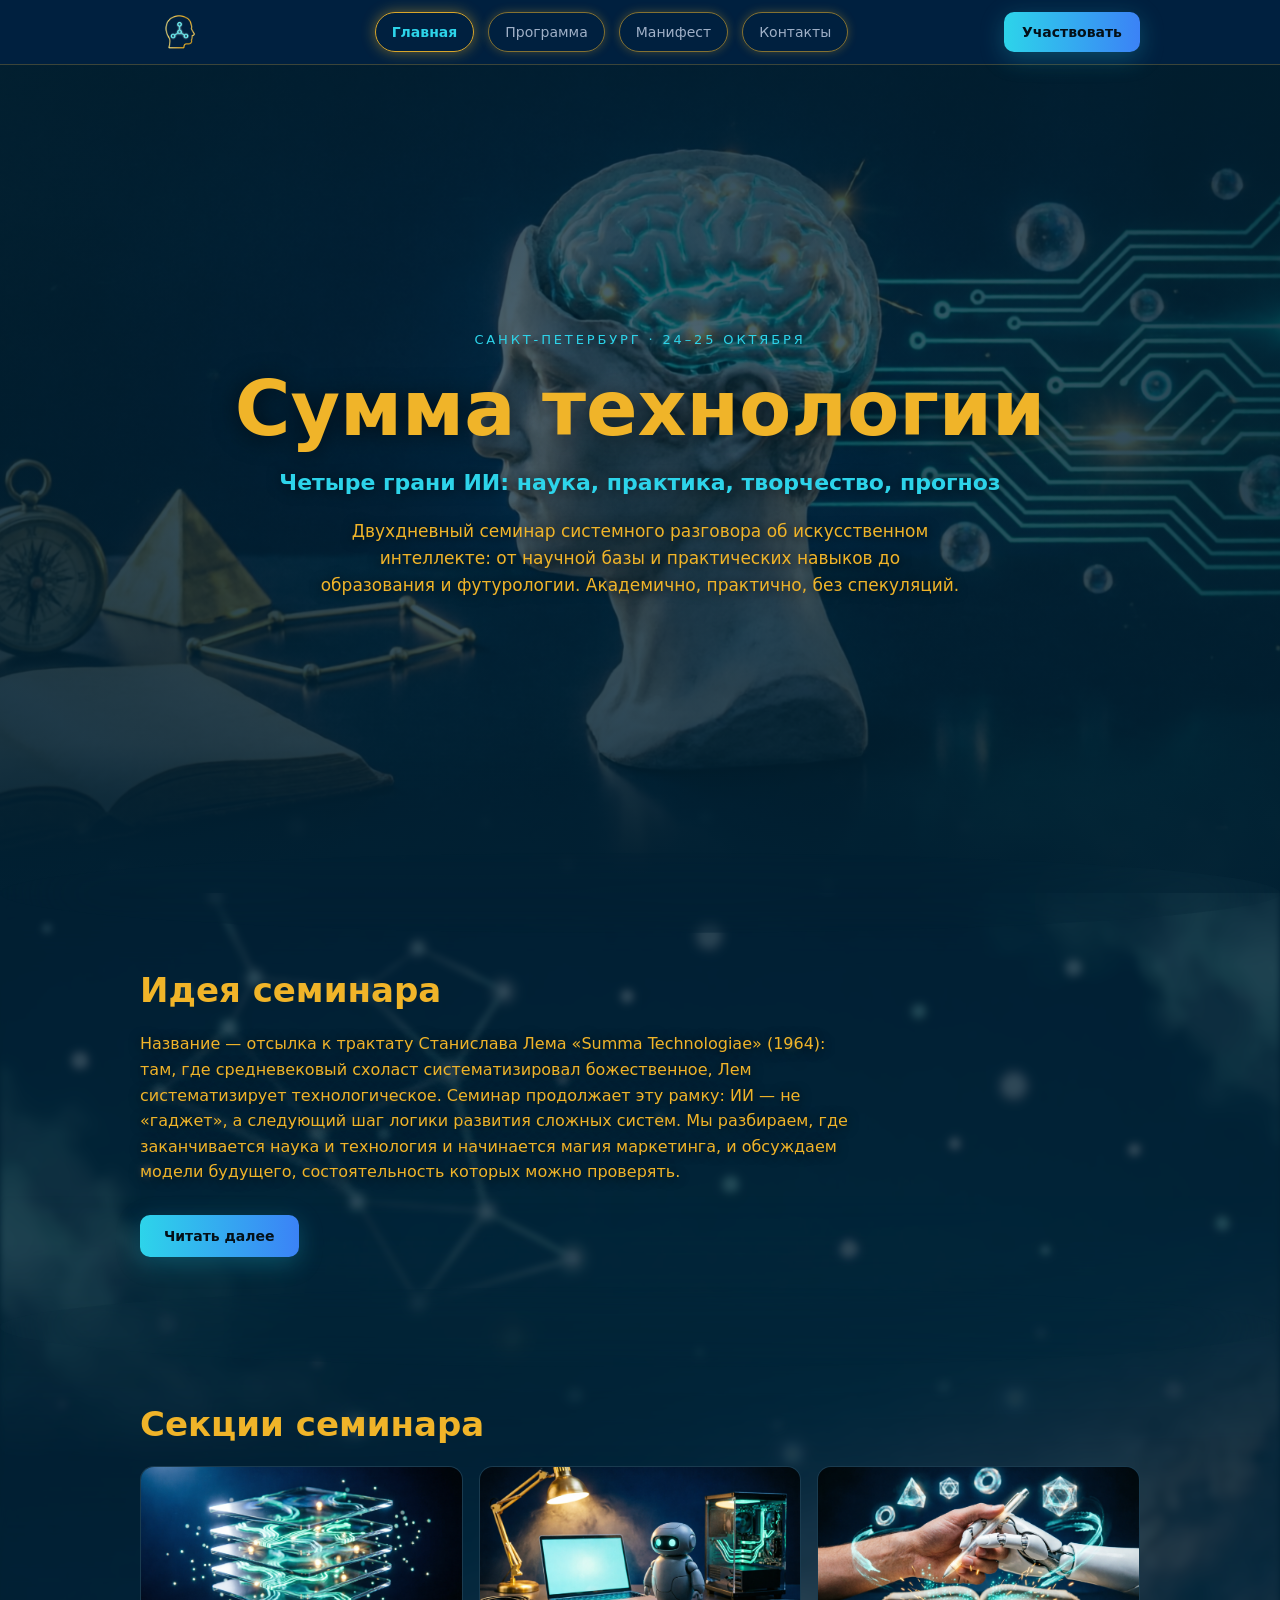
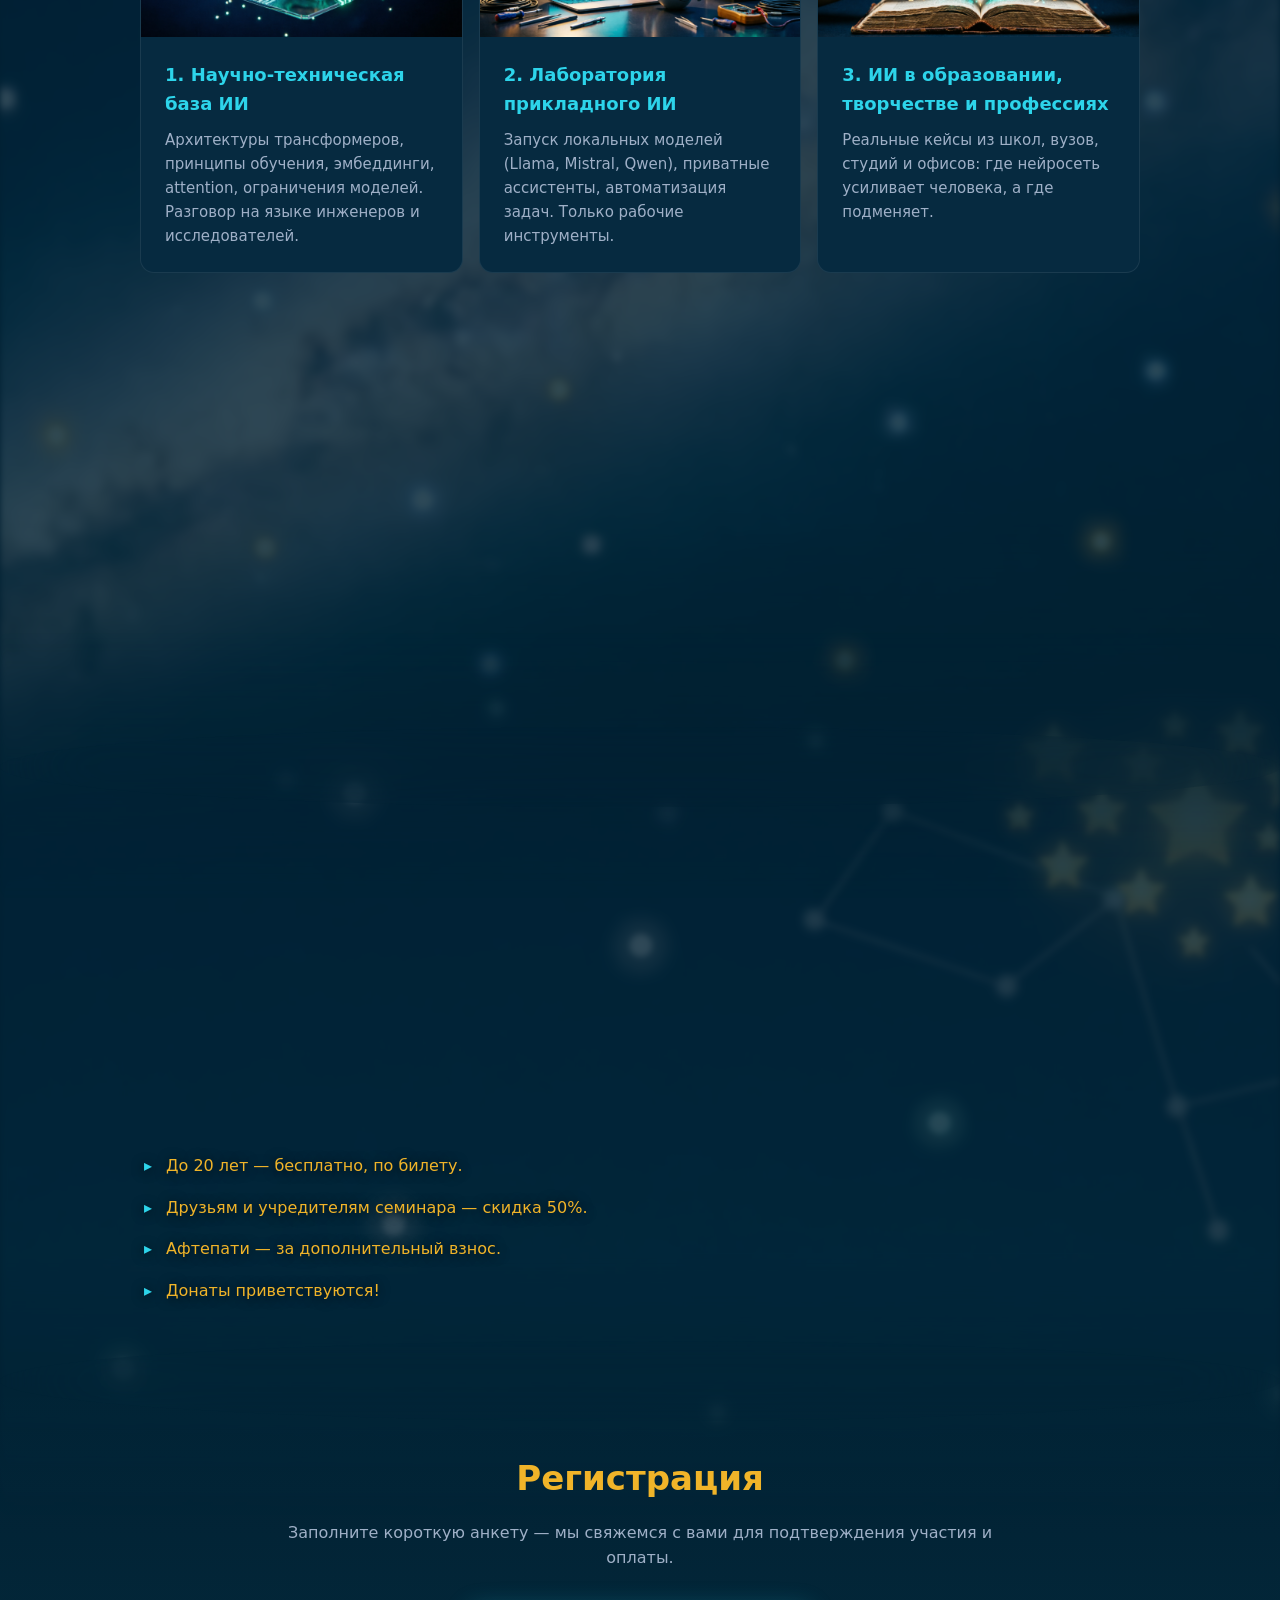
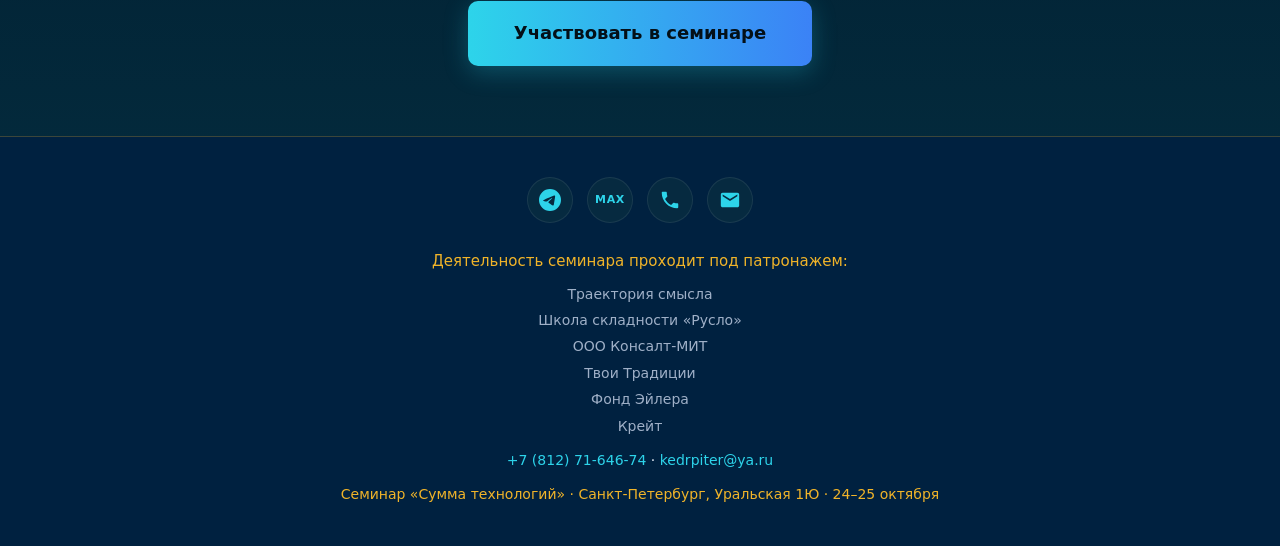
==== index.html @ 31fae545 "ТЗ: hero "без спекуляций", новые цены (День 2 — 2500, Пакет — 3000, выгода 2000), скидка 50% друзьям" ====
<!DOCTYPE html>
<html lang="ru">
<head>
<meta charset="UTF-8">
<meta name="viewport" content="width=device-width, initial-scale=1.0">
<script>if('scrollRestoration' in history){history.scrollRestoration='manual';}</script>
<title>Сумма технологий — семинар об ИИ, Санкт-Петербург, 24–25 октября</title>
<link rel="stylesheet" href="styles.css">
</head>
<body>

<nav class="nav">
  <div class="container">
    <a class="nav-logo" href="index.html"><img src="logo.png" alt="Сумма технологий"></a>
    <div class="nav-links">
      <a href="index.html" class="active">Главная</a>
      <a href="program.html">Программа</a>
      <a href="manifest.html">Манифест</a>
      <a href="contacts.html">Контакты</a>
    </div>
    <a href="#" data-open-form class="btn btn-primary">Участвовать</a>
  </div>
</nav>

<header class="hero" id="top">
  <div class="hero-bg"><img src="hero.jpg" alt="Сумма технологии"></div>
  <div class="hero-overlay"></div>
  <div class="container hero-content">
    <p class="eyebrow">Санкт-Петербург · 24–25 октября</p>
    <h1>Сумма технологии</h1>
    <p class="tagline">Четыре грани ИИ: наука, практика, творчество, прогноз</p>
    <p class="lead">Двухдневный семинар системного разговора об искусственном интеллекте: от научной базы и практических навыков до образования и футурологии. Академично, практично, без спекуляций.</p>
  </div>
</header>

<section id="about">
  <div class="section-bg"><img src="stars-1.jpg" alt=""></div>
  <div class="container">
    <h2 class="reveal">Идея семинара</h2>
    <p class="section-sub reveal">Название — отсылка к трактату Станислава Лема «Summa Technologiae» (1964): там, где средневековый схоласт систематизировал божественное, Лем систематизирует технологическое. Семинар продолжает эту рамку: ИИ — не «гаджет», а следующий шаг логики развития сложных систем. Мы разбираем, где заканчивается наука и технология и начинается магия маркетинга, и обсуждаем модели будущего, состоятельность которых можно проверять.</p>
    <a href="manifest.html" class="btn btn-primary btn-sm reveal">Читать далее</a>
  </div>
</section>

<section id="sections">
  <div class="section-bg"><img src="stars-2.jpg" alt=""></div>
  <div class="container">
    <h2 class="reveal">Секции семинара</h2>
    <div class="grid">
      <div class="card card--media reveal">
        <img src="section-1.jpg" alt="Научно-техническая база ИИ">
        <div class="card-body">
          <h3>1. Научно-техническая база ИИ</h3>
          <p>Архитектуры трансформеров, принципы обучения, эмбеддинги, attention, ограничения моделей. Разговор на языке инженеров и исследователей.</p>
        </div>
      </div>
      <div class="card card--media reveal">
        <img src="section-2.jpg" alt="Лаборатория прикладного ИИ">
        <div class="card-body">
          <h3>2. Лаборатория прикладного ИИ</h3>
          <p>Запуск локальных моделей (Llama, Mistral, Qwen), приватные ассистенты, автоматизация задач. Только рабочие инструменты.</p>
        </div>
      </div>
      <div class="card card--media reveal">
        <img src="section-3.jpg" alt="ИИ в образовании, творчестве и профессиях">
        <div class="card-body">
          <h3>3. ИИ в образовании, творчестве и профессиях</h3>
          <p>Реальные кейсы из школ, вузов, студий и офисов: где нейросеть усиливает человека, а где подменяет.</p>
        </div>
      </div>
      <div class="card card--media reveal">
        <img src="section-4.jpg" alt="Футурология, история, этика, риски">
        <div class="card-body">
          <h3>4. Футурология, история, этика, риски</h3>
          <p>От «Голема» и «Франкенштейна» до корпоративных войн за AGI: сингулярность, безработица, цензура, автономные агенты. Академично, без лишней истерики.</p>
        </div>
      </div>
      <div class="card card--media reveal">
        <img src="section-5.jpg" alt="Молодёжная секция">
        <div class="card-body">
          <h3>5. Молодёжная секция</h3>
          <p>Для участников 14–20 лет.</p>
          <p class="slogan">— для тех, кто не хочет, чтобы за него решали, каким будет его будущее.</p>
        </div>
      </div>
    </div>
  </div>
</section>

<section id="program">
  <div class="section-bg"><img src="stars-3.jpg" alt=""></div>
  <div class="container">
    <h2 class="reveal">Условия участия в семинаре</h2>
    <div class="grid">
      <div class="card reveal">
        <h3>День 1 · 24 октября</h3>
        <p>Секции 1–3: научная база, практика, применение.</p>
        <div class="amount">2500 ₽</div>
        <p class="note">Кофе и печенье включены</p>
      </div>
      <div class="card reveal">
        <h3>День 2 · 25 октября</h3>
        <p>Секция 4 + общая дискуссия и подведение итогов.</p>
        <div class="amount">2500 ₽</div>
        <p class="note">Кофе и печенье включены</p>
      </div>
      <div class="card reveal">
        <h3>Пакет на оба дня</h3>
        <p>Полная программа двух дней семинара.</p>
        <div class="amount">3000 ₽</div>
        <p class="note">Выгода 2000 ₽</p>
      </div>
    </div>
    <ul class="plain reveal" style="margin-top:22px">
      <li>До 20 лет — бесплатно, по билету.</li>
      <li>Друзьям и учредителям семинара — скидка 50%.</li>
      <li>Афтепати — за дополнительный взнос.</li>
      <li>Донаты приветствуются!</li>
    </ul>
  </div>
</section>

<section id="register">
  <div class="container">
    <h2 class="reveal">Регистрация</h2>
    <p class="section-sub reveal">Заполните короткую анкету — мы свяжемся с вами для подтверждения участия и оплаты.</p>
    <a href="#" data-open-form class="btn btn-primary btn-xl reveal">Участвовать в семинаре</a>
  </div>
</section>

<footer id="contacts">
  <div class="container">
    <div class="footer-contacts">
      <a class="contact-btn" href="https://t.me/summa_tech_ai" target="_blank" rel="noopener" aria-label="Телеграм" title="Телеграм">
        <svg viewBox="0 0 24 24" aria-hidden="true"><path d="M11.944 0A12 12 0 0 0 0 12a12 12 0 0 0 12 12 12 12 0 0 0 12-12A12 12 0 0 0 12 0a12 12 0 0 0-.056 0zm4.962 7.224c.1-.002.321.023.465.14a.506.506 0 0 1 .171.325c.016.093.036.306.02.472-.18 1.898-.962 6.502-1.36 8.627-.168.9-.499 1.201-.82 1.23-.696.065-1.225-.46-1.9-.902-1.056-.693-1.653-1.124-2.678-1.8-1.185-.78-.417-1.21.258-1.91.177-.184 3.247-2.977 3.307-3.23.007-.032.014-.15-.056-.212s-.174-.041-.249-.024c-.106.024-1.793 1.14-5.061 3.345-.48.33-.913.49-1.302.48-.428-.008-1.252-.241-1.865-.44-.752-.245-1.349-.374-1.297-.789.027-.216.325-.437.893-.663 3.498-1.524 5.83-2.529 6.998-3.014 3.332-1.386 4.025-1.627 4.476-1.635z"/></svg>
      </a>
      <a class="contact-btn" href="https://max.ru/" target="_blank" rel="noopener" aria-label="MAX" title="MAX">
        <span class="max-label">MAX</span>
      </a>
      <a class="contact-btn" href="tel:+78127164674" aria-label="Позвонить: +7 (812) 71-646-74" title="+7 (812) 71-646-74">
        <svg viewBox="0 0 24 24" aria-hidden="true"><path d="M6.62 10.79c1.44 2.83 3.76 5.14 6.59 6.59l2.2-2.2c.27-.27.67-.36 1.02-.24 1.12.37 2.33.57 3.57.57.55 0 1 .45 1 1V20c0 .55-.45 1-1 1-9.39 0-17-7.61-17-17 0-.55.45-1 1-1h3.5c.55 0 1 .45 1 1 0 1.25.2 2.45.57 3.57.11.35.03.74-.25 1.02l-2.2 2.2z"/></svg>
      </a>
      <a class="contact-btn" href="mailto:kedrpiter@ya.ru" aria-label="Написать: kedrpiter@ya.ru" title="kedrpiter@ya.ru">
        <svg viewBox="0 0 24 24" aria-hidden="true"><path d="M20 4H4c-1.1 0-1.99.9-1.99 2L2 18c0 1.1.9 2 2 2h16c1.1 0 2-.9 2-2V6c0-1.1-.9-2-2-2zm0 4l-8 5-8-5V6l8 5 8-5v2z"/></svg>
      </a>
    </div>
    <div class="patrons">
      <p class="patrons-title">Деятельность семинара проходит под патронажем:</p>
      <ul class="patrons-list">
        <li>Траектория смысла</li>
        <li>Школа складности «Русло»</li>
        <li>ООО Консалт-МИТ</li>
        <li>Твои Традиции</li>
        <li>Фонд Эйлера</li>
        <li>Крейт</li>
      </ul>
    </div>
    <p class="footer-note"><a href="tel:+78127164674">+7 (812) 71-646-74</a> · <a href="mailto:kedrpiter@ya.ru">kedrpiter@ya.ru</a></p>
    <p class="footer-line">Семинар «Сумма технологий» · Санкт-Петербург, Уральская 1Ю · 24–25 октября</p>
  </div>
</footer>

<div class="modal" id="form-modal" aria-hidden="true">
  <div class="modal-box">
    <button class="modal-close" id="form-close" aria-label="Закрыть">×</button>
    <iframe id="form-frame" title="Заявка на участие"></iframe>
  </div>
</div>

<div class="success-message" id="success-message">
  <button class="success-close" id="success-close" aria-label="Закрыть">×</button>
  <h3>✓ Заявление принято</h3>
  <p>Ваше заявление на участие в семинаре приняли.<br>Свяжемся с Вами в ближайшее время.</p>
</div>

<script src="script.js"></script>
</body>
</html>
---- styles.css ----
:root{
  --bg:#012032; --panel:#062a40; --text:#e6edf7; --muted:#9fb0c7;
  --accent:#2dd4ea; --gold:#f0b429; --border:rgba(255,255,255,.08);
  --navy:#002140;
  --crop-top:300px;
  --crop-bottom:150px;
}
*{box-sizing:border-box;margin:0;padding:0}
html{scroll-behavior:smooth}
body{font-family:'Segoe UI',system-ui,-apple-system,sans-serif;background:var(--bg);color:var(--text);line-height:1.6}
.container{max-width:1040px;margin:0 auto;padding:0 20px}
.nav{position:sticky;top:0;z-index:20;background:rgba(0,33,64,.96);backdrop-filter:blur(8px);border-bottom:1px solid rgba(240,180,41,.25)}
.nav .container{display:flex;align-items:center;justify-content:space-between;gap:16px;padding:10px 20px;flex-wrap:wrap}
.nav-logo{display:block;text-decoration:none}
.nav-logo img{height:44px;width:auto;display:block;border-radius:8px}
.nav-links{display:flex;gap:14px;flex-wrap:wrap;align-items:center}
.nav-links a{
  color:var(--muted);text-decoration:none;font-size:14px;
  padding:8px 16px;
  border:1px solid rgba(240,180,41,.55);
  border-radius:999px;
  box-shadow:0 0 10px rgba(240,180,41,.28);
  transition:color .15s, border-color .15s, box-shadow .15s;
}
.nav-links a:hover{color:var(--accent);border-color:rgba(240,180,41,.9);box-shadow:0 0 14px rgba(240,180,41,.45)}
.nav-links a.active{color:var(--accent);font-weight:600;border-color:rgba(240,180,41,.9);box-shadow:0 0 14px rgba(240,180,41,.45)}
.nav .btn{padding:9px 18px;font-size:14px}

header.hero{
  position:relative;overflow:hidden;
  min-height:92vh;display:flex;align-items:center;justify-content:center;
  text-align:center;padding:96px 0 90px;background:var(--bg);
}
.hero-bg{position:absolute;inset:0;z-index:0;overflow:hidden}
.hero-bg img{
  width:100%;height:100%;object-fit:cover;object-position:center;opacity:.3;
  animation:imgReveal 4s ease-in-out forwards;
  -webkit-mask-image:linear-gradient(180deg,#000 0%,#000 82%,transparent 100%);
  mask-image:linear-gradient(180deg,#000 0%,#000 82%,transparent 100%);
}
.hero-overlay{position:absolute;inset:0;z-index:1;background:radial-gradient(900px 500px at 50% 40%, rgba(1,32,50,.35), rgba(1,32,50,.80));}
.hero-content{position:relative;z-index:2}

.page-hero{position:relative;padding:150px 0 40px;text-align:center;background:var(--bg)}
.page-title{font-size:clamp(34px,5vw,54px);color:var(--gold);font-weight:700;line-height:1.1;margin-bottom:14px;text-shadow:0 2px 24px rgba(0,0,0,.6)}

@keyframes imgReveal{
  0%{opacity:.3}
  50%{opacity:1}
  100%{opacity:.5}
}
@keyframes fadeUp{
  from{opacity:0;transform:translateY(22px)}
  to{opacity:1;transform:none}
}
.hero-content .eyebrow,
.hero-content h1,
.hero-content .tagline,
.hero-content .lead{opacity:0;animation:fadeUp .8s ease forwards}
.hero-content .eyebrow{animation-delay:4s}
.hero-content h1{animation-delay:5s}
.hero-content .tagline{animation-delay:6s}
.hero-content .lead{animation-delay:7s}

.reveal{opacity:0;transform:translateY(26px);transition:opacity .7s ease,transform .7s ease}
.reveal.visible{opacity:1;transform:none}

.eyebrow{letter-spacing:.22em;text-transform:uppercase;color:var(--accent);font-size:13px;margin-bottom:18px}
h1{font-size:clamp(42px,7vw,76px);color:var(--gold);font-weight:700;line-height:1.05;margin-bottom:16px;text-shadow:0 2px 24px rgba(0,0,0,.6)}
.tagline{font-size:clamp(17px,2.4vw,22px);color:var(--accent);margin-bottom:18px;font-weight:600;text-shadow:0 1px 14px rgba(0,0,0,.6)}
.lead{max-width:640px;margin:0 auto 34px;color:var(--gold);font-size:17px;text-shadow:0 1px 12px rgba(0,0,0,.8)}
.btn{display:inline-block;padding:15px 34px;border-radius:10px;font-weight:700;font-size:16px;text-decoration:none;cursor:pointer;border:none;transition:transform .15s ease, box-shadow .15s ease}
.btn-primary{background:linear-gradient(90deg,var(--accent),#3b82f6);color:#041018;box-shadow:0 6px 24px rgba(45,212,234,.25)}
.btn-primary:hover{transform:translateY(-2px);box-shadow:0 10px 30px rgba(45,212,234,.35)}
.btn-xl{padding:18px 46px;font-size:18px}
.btn-sm{padding:10px 24px;font-size:14px}
section{padding:70px 0;position:relative}
section > .container{position:relative;z-index:1}
section::before{
  content:"";position:absolute;left:0;right:0;top:-40px;height:80px;
  z-index:2;pointer-events:none;
  border-radius:50%;
  backdrop-filter:blur(50px);-webkit-backdrop-filter:blur(50px);
}
.section-bg{position:absolute;inset:-140px 0;z-index:0;pointer-events:none}
.section-bg img{
  width:100%;height:100%;object-fit:cover;object-position:center;
  opacity:.18;filter:blur(3px);
  -webkit-mask-image:linear-gradient(180deg,transparent 0%,#000 30%,#000 70%,transparent 100%);
  mask-image:linear-gradient(180deg,transparent 0%,#000 30%,#000 70%,transparent 100%);
}
h2{color:var(--gold);font-size:clamp(26px,4vw,34px);margin-bottom:14px}
.section-sub{color:var(--muted);max-width:720px;margin-bottom:30px}
#about .section-sub{color:var(--gold);text-shadow:0 1px 12px rgba(0,0,0,.8)}
.grid{display:flex;flex-wrap:wrap;justify-content:center;gap:16px}
.grid .card{flex:1 1 240px;max-width:340px}
.card{background:var(--panel);border:1px solid var(--border);border-radius:14px;padding:24px}
.card--media{padding:0;overflow:hidden}
.card--media img{width:100%;height:170px;object-fit:cover;display:block}
.card--media .card-body{padding:24px}
.card h3{color:var(--accent);font-size:18px;margin-bottom:10px}
.card p{color:var(--muted);font-size:15px}
.card .amount{font-size:30px;color:var(--gold);font-weight:700;margin:6px 0}
.card .note{font-size:13px;color:var(--muted)}
.card .slogan{color:var(--accent);font-style:italic;font-size:14px;margin-top:10px}
ul.plain{list-style:none}
ul.plain li{padding:8px 0 8px 26px;position:relative;color:var(--muted)}
ul.plain li::before{content:"▸";color:var(--accent);position:absolute;left:4px}
#program ul.plain li,#format ul.plain li{color:var(--gold);text-shadow:0 1px 12px rgba(0,0,0,.8)}
#register{background:linear-gradient(180deg,transparent,rgba(45,212,234,.05));text-align:center}
#register .section-sub{margin:0 auto 30px;text-align:center}

.manifest{background:rgba(6,42,64,.35)}
.manifest h3{color:var(--accent);font-size:18px;margin:26px 0 8px}
.manifest p{color:var(--muted);font-size:16px;max-width:820px}

.tg-block{margin-top:26px;background:var(--panel);border:1px solid var(--border);border-radius:14px;padding:24px;text-align:left}
.tg-block h3{color:var(--accent);font-size:18px;margin-bottom:10px}
.tg-block p{color:var(--muted);font-size:15px}
.tg-block a{color:var(--accent)}

footer{padding:40px 0;border-top:1px solid rgba(240,180,41,.25);color:var(--muted);text-align:center;font-size:14px;background:var(--navy)}
footer .container{display:flex;flex-direction:column;align-items:center;gap:12px}
.footer-contacts{display:flex;justify-content:center;gap:14px;flex-wrap:wrap}
.contact-btn{
  width:46px;height:46px;border-radius:50%;
  border:1px solid var(--border);background:var(--panel);
  display:flex;align-items:center;justify-content:center;
  color:var(--accent);text-decoration:none;
  transition:transform .15s ease, box-shadow .15s ease, color .15s ease, border-color .15s ease;
}
.contact-btn:hover{color:var(--gold);border-color:var(--accent);transform:translateY(-2px);box-shadow:0 6px 18px rgba(45,212,234,.25)}
.contact-btn svg{width:22px;height:22px;fill:currentColor}
.contact-btn .max-label{font-weight:700;font-size:11px;letter-spacing:.06em}
.patrons{margin-top:14px}
.patrons-title{color:var(--gold);font-size:15px;margin-bottom:10px}
.patrons-list{list-style:none;color:var(--muted);font-size:14px;display:flex;flex-direction:column;gap:4px}
.footer-note{color:var(--text);font-size:14px}
.footer-note a{color:var(--accent);text-decoration:none}
.footer-note a:hover{color:var(--gold)}
.footer-line{color:var(--gold)}

.modal{position:fixed;inset:0;z-index:100;display:none;align-items:center;justify-content:center;background:rgba(1,20,32,.82);backdrop-filter:blur(4px);padding:20px}
.modal.open{display:flex}
.modal-box{position:relative;width:min(760px,100%);height:min(86vh,920px);background:var(--panel);border:1px solid var(--border);border-radius:16px;overflow:hidden;box-shadow:0 20px 60px rgba(0,0,0,.5)}
.modal-box iframe{position:absolute;left:0;top:calc(-1 * var(--crop-top));width:100%;height:calc(100% + var(--crop-top) + var(--crop-bottom));border:0;display:block;background:#fff}
.modal-close{position:absolute;top:10px;right:10px;z-index:2;width:38px;height:38px;border-radius:50%;border:1px solid var(--border);background:rgba(1,32,50,.9);color:var(--text);font-size:22px;line-height:1;cursor:pointer}
.modal-close:hover{color:var(--accent);border-color:var(--accent)}

.success-message{
  position:fixed;
  top:50%;left:50%;
  transform:translate(-50%,-50%) scale(0.9);
  background:var(--panel);
  border:2px solid var(--accent);
  border-radius:16px;
  padding:40px 50px;
  text-align:center;
  z-index:200;
  opacity:0;
  pointer-events:none;
  transition:opacity 0.4s ease, transform 0.4s ease;
  box-shadow:0 20px 60px rgba(45,212,234,0.3);
  max-width:90%;
}
.success-message.show{
  opacity:1;
  pointer-events:auto;
  transform:translate(-50%,-50%) scale(1);
}
.success-message h3{
  color:var(--gold);
  font-size:24px;
  margin-bottom:16px;
}
.success-message p{
  color:var(--text);
  font-size:16px;
  line-height:1.6;
}
.success-close{
  position:absolute;
  top:10px;right:10px;
  width:32px;height:32px;
  border-radius:50%;
  border:1px solid var(--border);
  background:rgba(1,32,50,.9);
  color:var(--text);
  font-size:20px;
  line-height:1;
  cursor:pointer;
  display:flex;align-items:center;justify-content:center;
}
.success-close:hover{color:var(--accent);border-color:var(--accent)}

@media (prefers-reduced-motion: reduce){
  .hero-bg img,.hero-content .eyebrow,.hero-content h1,.hero-content .tagline,.hero-content .lead{animation:none;opacity:1}
  .hero-bg img{opacity:.5;-webkit-mask-image:none;mask-image:none}
  .reveal{opacity:1;transform:none;transition:none}
}
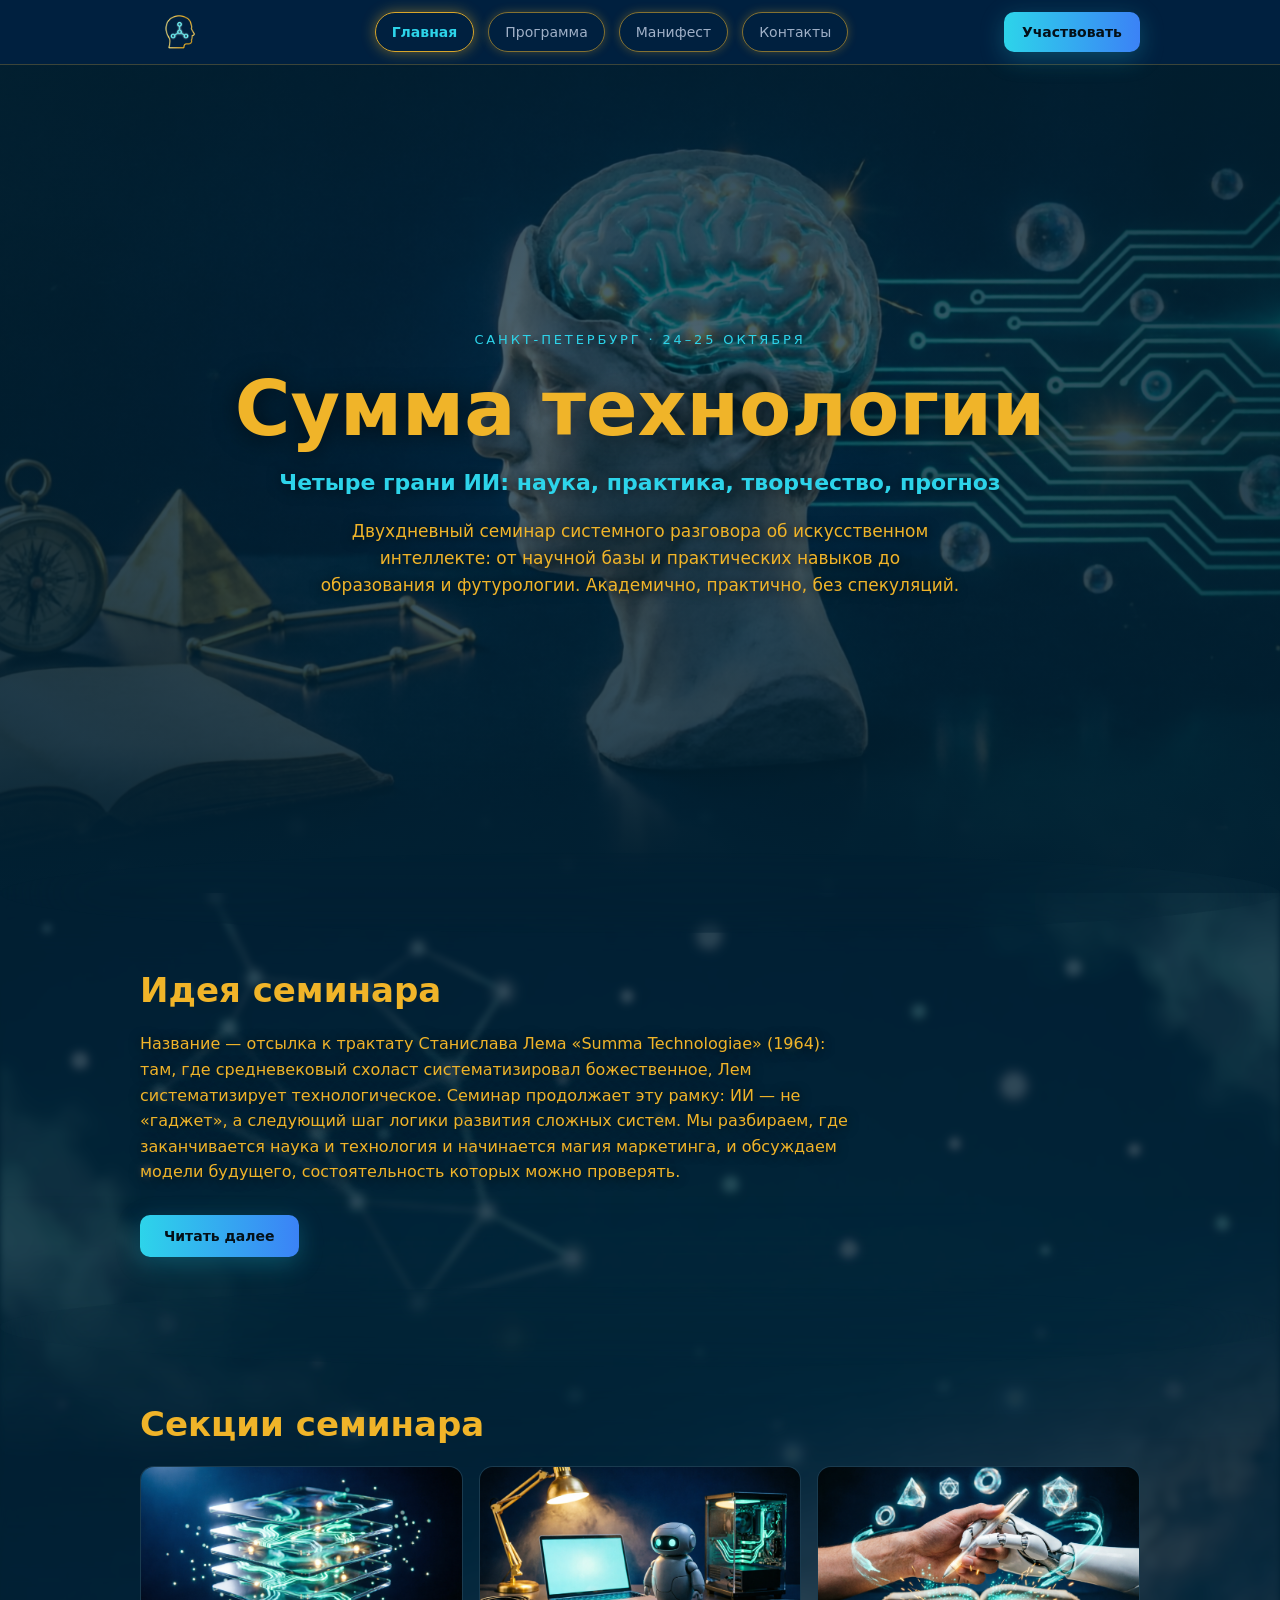
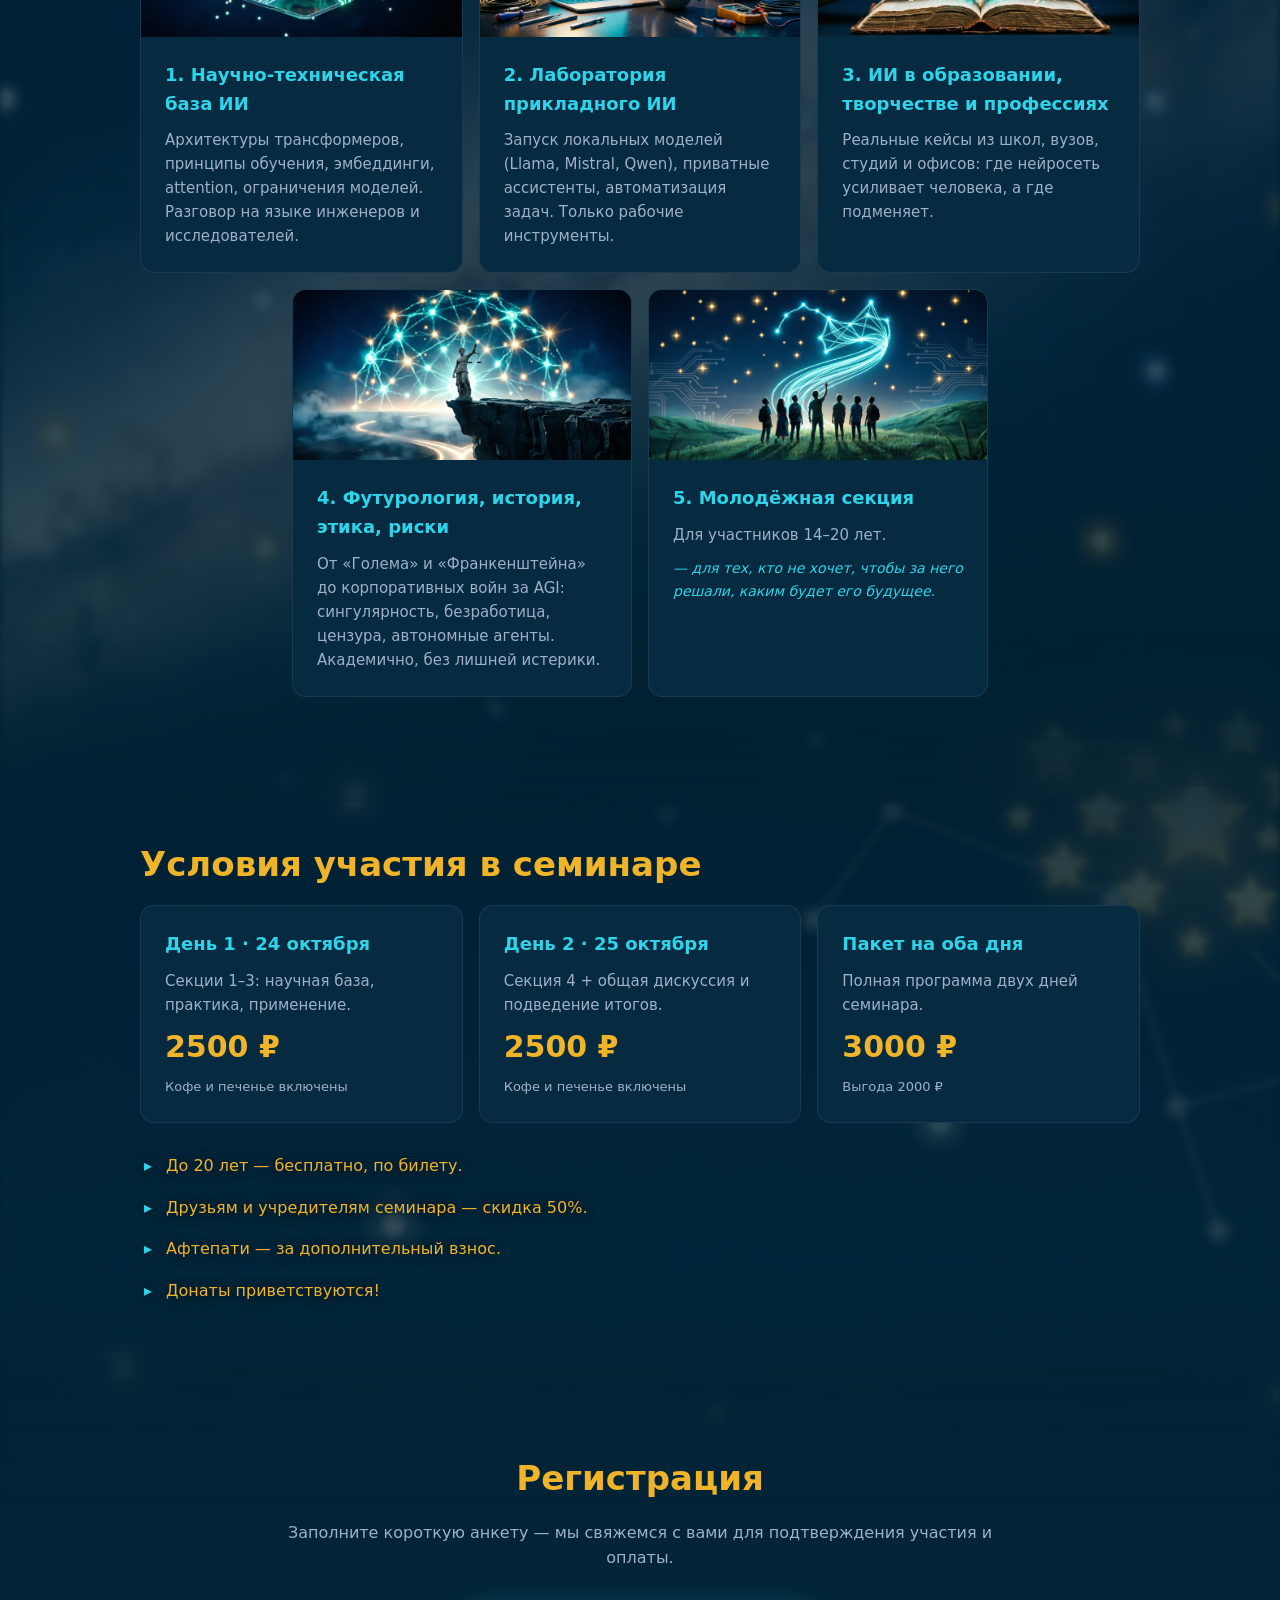
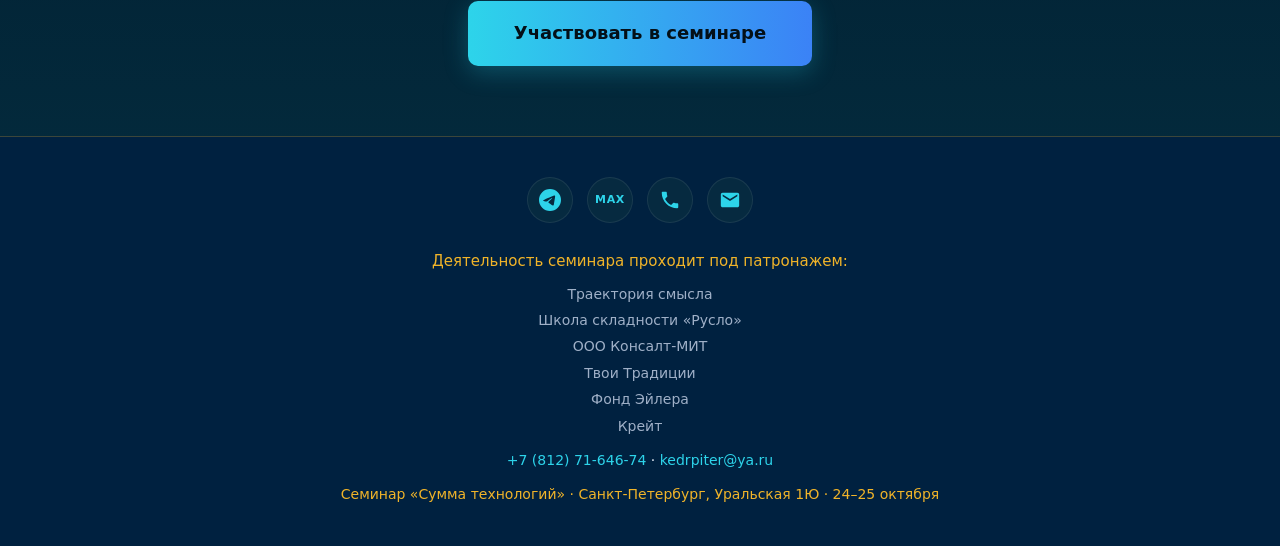
==== commit eedfc018: "Ссылка MAX — инвайт-ссылка; кнопки контактов активны на всех страницах" ====
--- a/index.html
+++ b/index.html
@@ -134,7 +134,7 @@
       <a class="contact-btn" href="https://t.me/summa_tech_ai" target="_blank" rel="noopener" aria-label="Телеграм" title="Телеграм">
         <svg viewBox="0 0 24 24" aria-hidden="true"><path d="M11.944 0A12 12 0 0 0 0 12a12 12 0 0 0 12 12 12 12 0 0 0 12-12A12 12 0 0 0 12 0a12 12 0 0 0-.056 0zm4.962 7.224c.1-.002.321.023.465.14a.506.506 0 0 1 .171.325c.016.093.036.306.02.472-.18 1.898-.962 6.502-1.36 8.627-.168.9-.499 1.201-.82 1.23-.696.065-1.225-.46-1.9-.902-1.056-.693-1.653-1.124-2.678-1.8-1.185-.78-.417-1.21.258-1.91.177-.184 3.247-2.977 3.307-3.23.007-.032.014-.15-.056-.212s-.174-.041-.249-.024c-.106.024-1.793 1.14-5.061 3.345-.48.33-.913.49-1.302.48-.428-.008-1.252-.241-1.865-.44-.752-.245-1.349-.374-1.297-.789.027-.216.325-.437.893-.663 3.498-1.524 5.83-2.529 6.998-3.014 3.332-1.386 4.025-1.627 4.476-1.635z"/></svg>
       </a>
-      <a class="contact-btn" href="https://max.ru/" target="_blank" rel="noopener" aria-label="MAX" title="MAX">
+      <a class="contact-btn" href="https://max.ru/join/w4Dh4utV4OyQtze-bQfJzrGGP6Rr-J3jwN_ImxKm4Uo" target="_blank" rel="noopener" aria-label="MAX" title="MAX">
         <span class="max-label">MAX</span>
       </a>
       <a class="contact-btn" href="tel:+78127164674" aria-label="Позвонить: +7 (812) 71-646-74" title="+7 (812) 71-646-74">
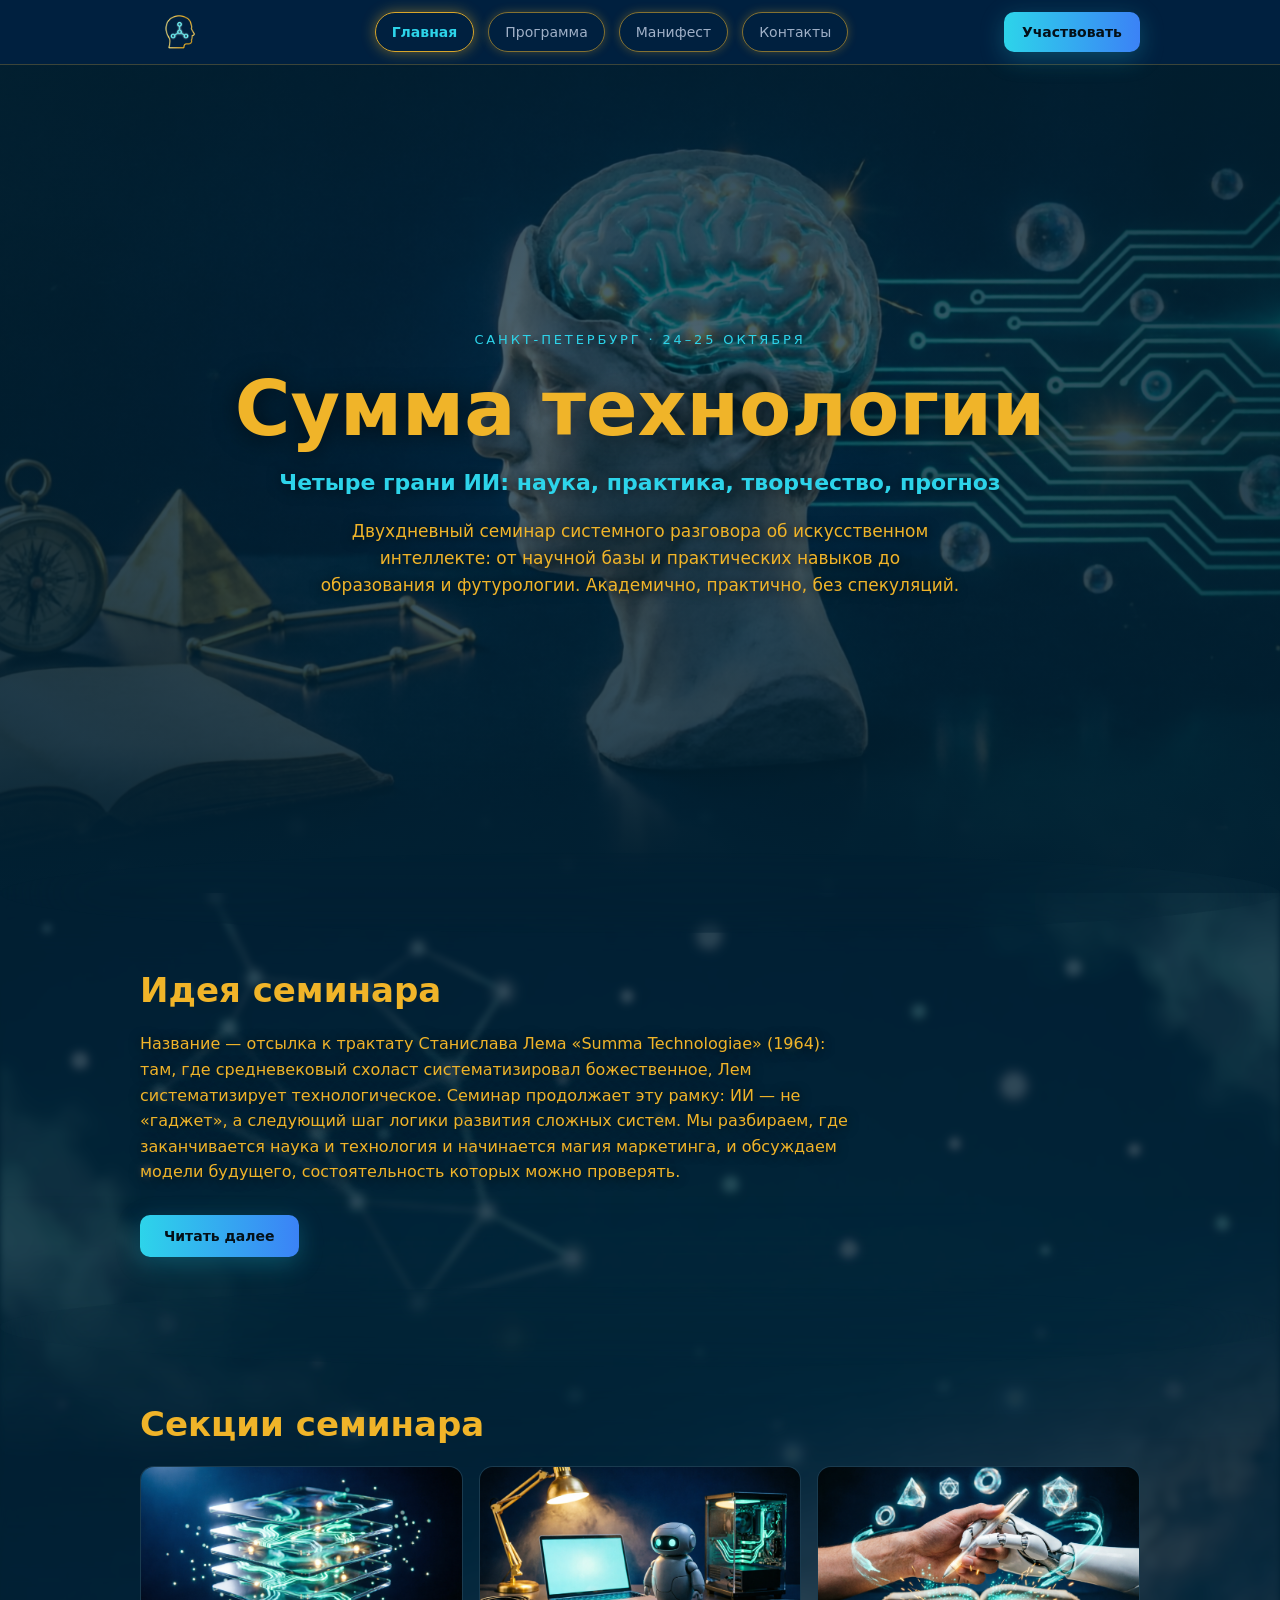
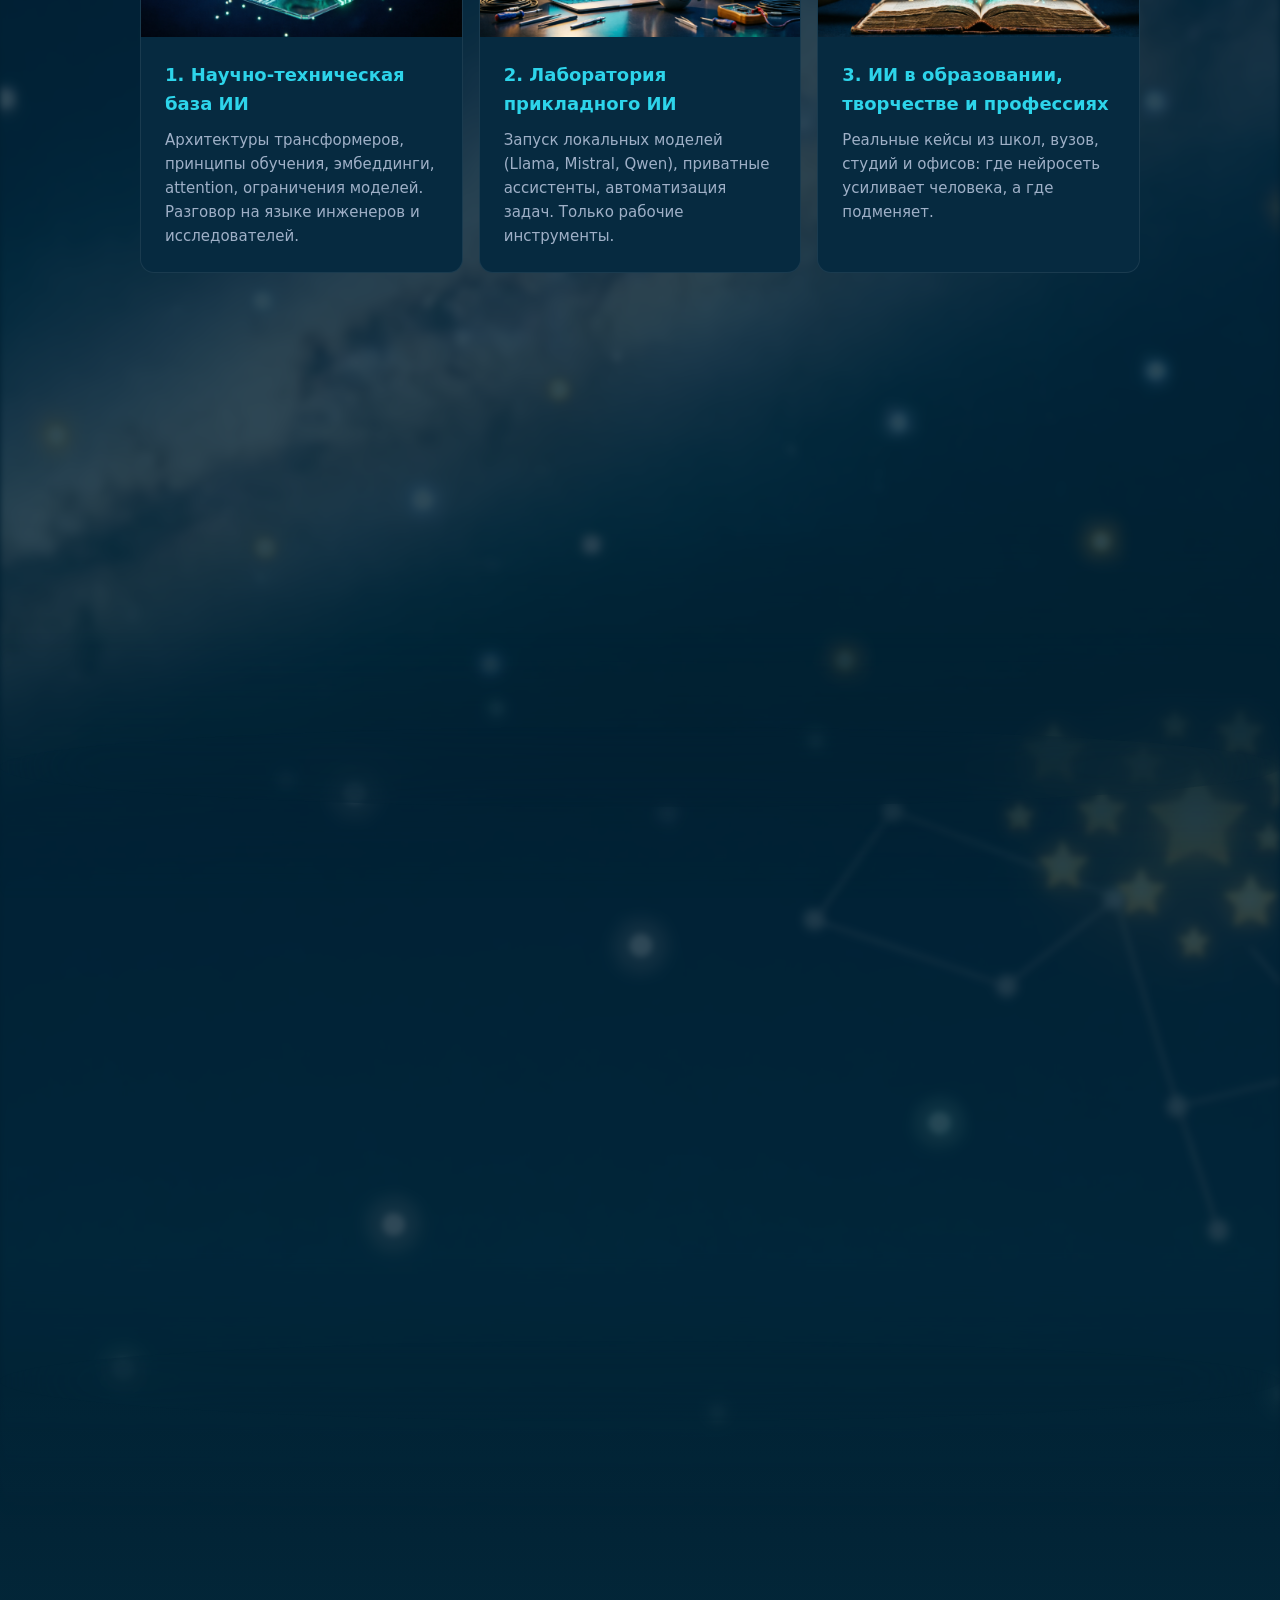
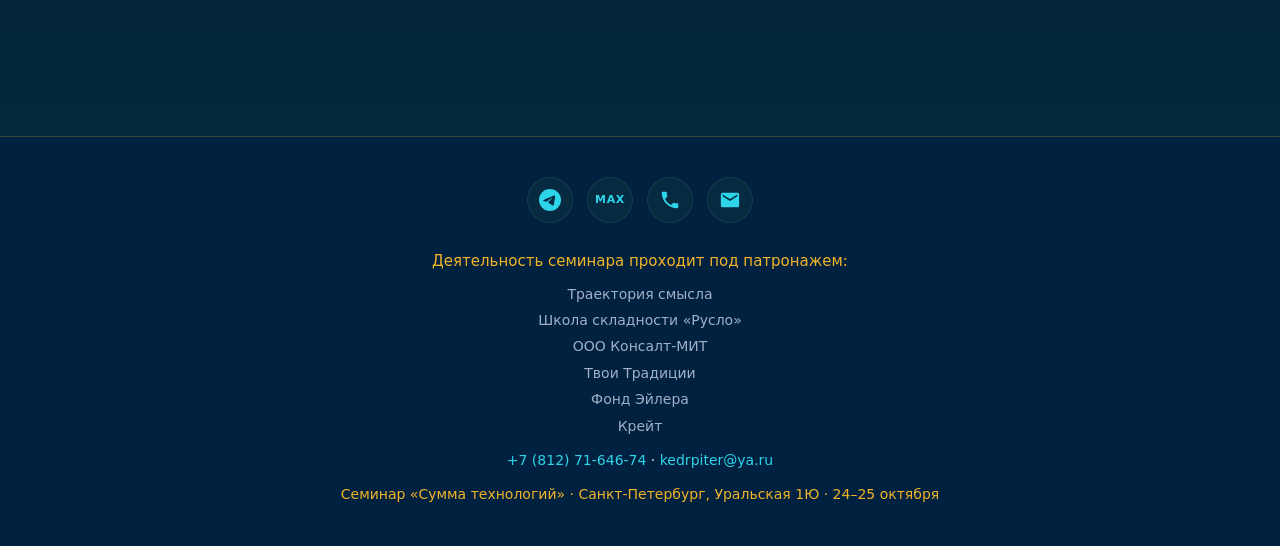
==== commit f9d95453: "Favicon: статический link rel=icon (logo.png) в head всех страниц — JS-добавление не пробивало кэш C" ====
--- a/index.html
+++ b/index.html
@@ -3,6 +3,8 @@
 <head>
 <meta charset="UTF-8">
 <meta name="viewport" content="width=device-width, initial-scale=1.0">
+<link rel="icon" type="image/png" href="logo.png?v=3">
+<link rel="apple-touch-icon" href="logo.png?v=3">
 <script>if('scrollRestoration' in history){history.scrollRestoration='manual';}</script>
 <title>Сумма технологий — семинар об ИИ, Санкт-Петербург, 24–25 октября</title>
 <link rel="stylesheet" href="styles.css">
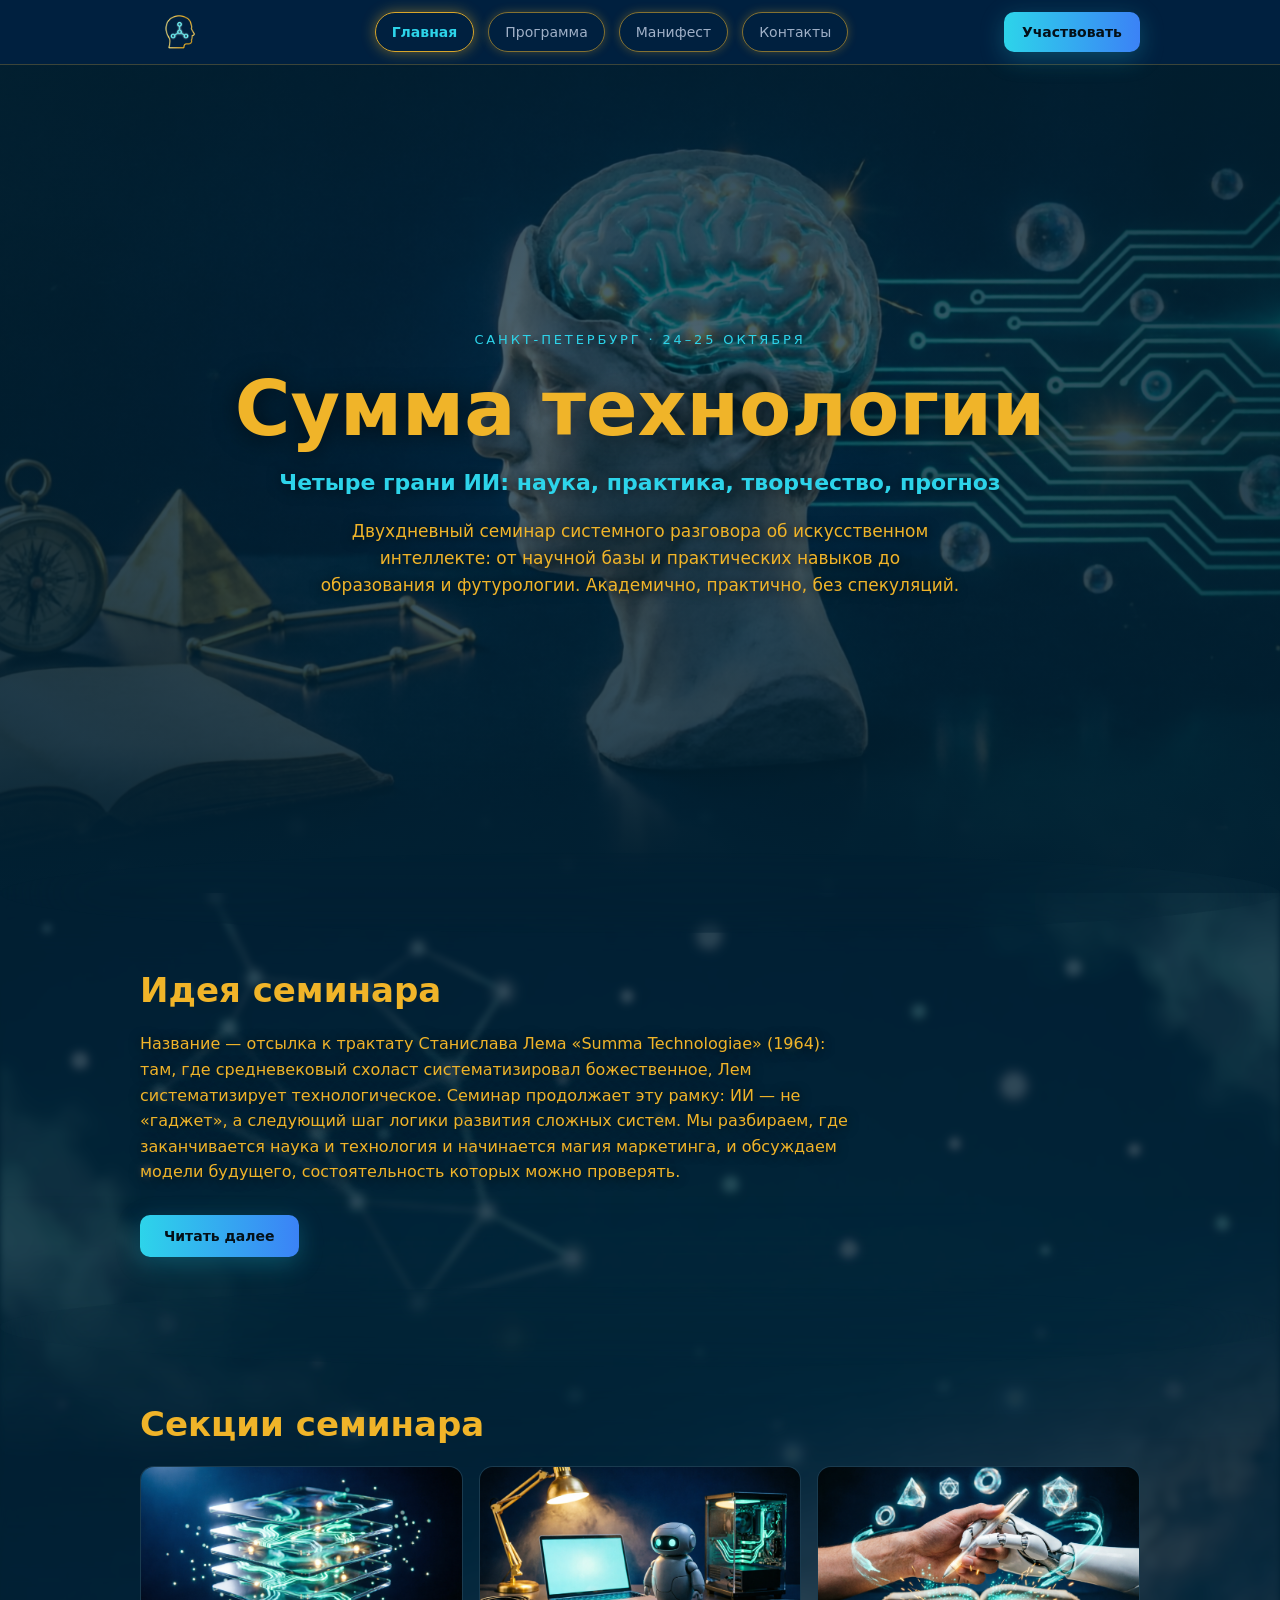
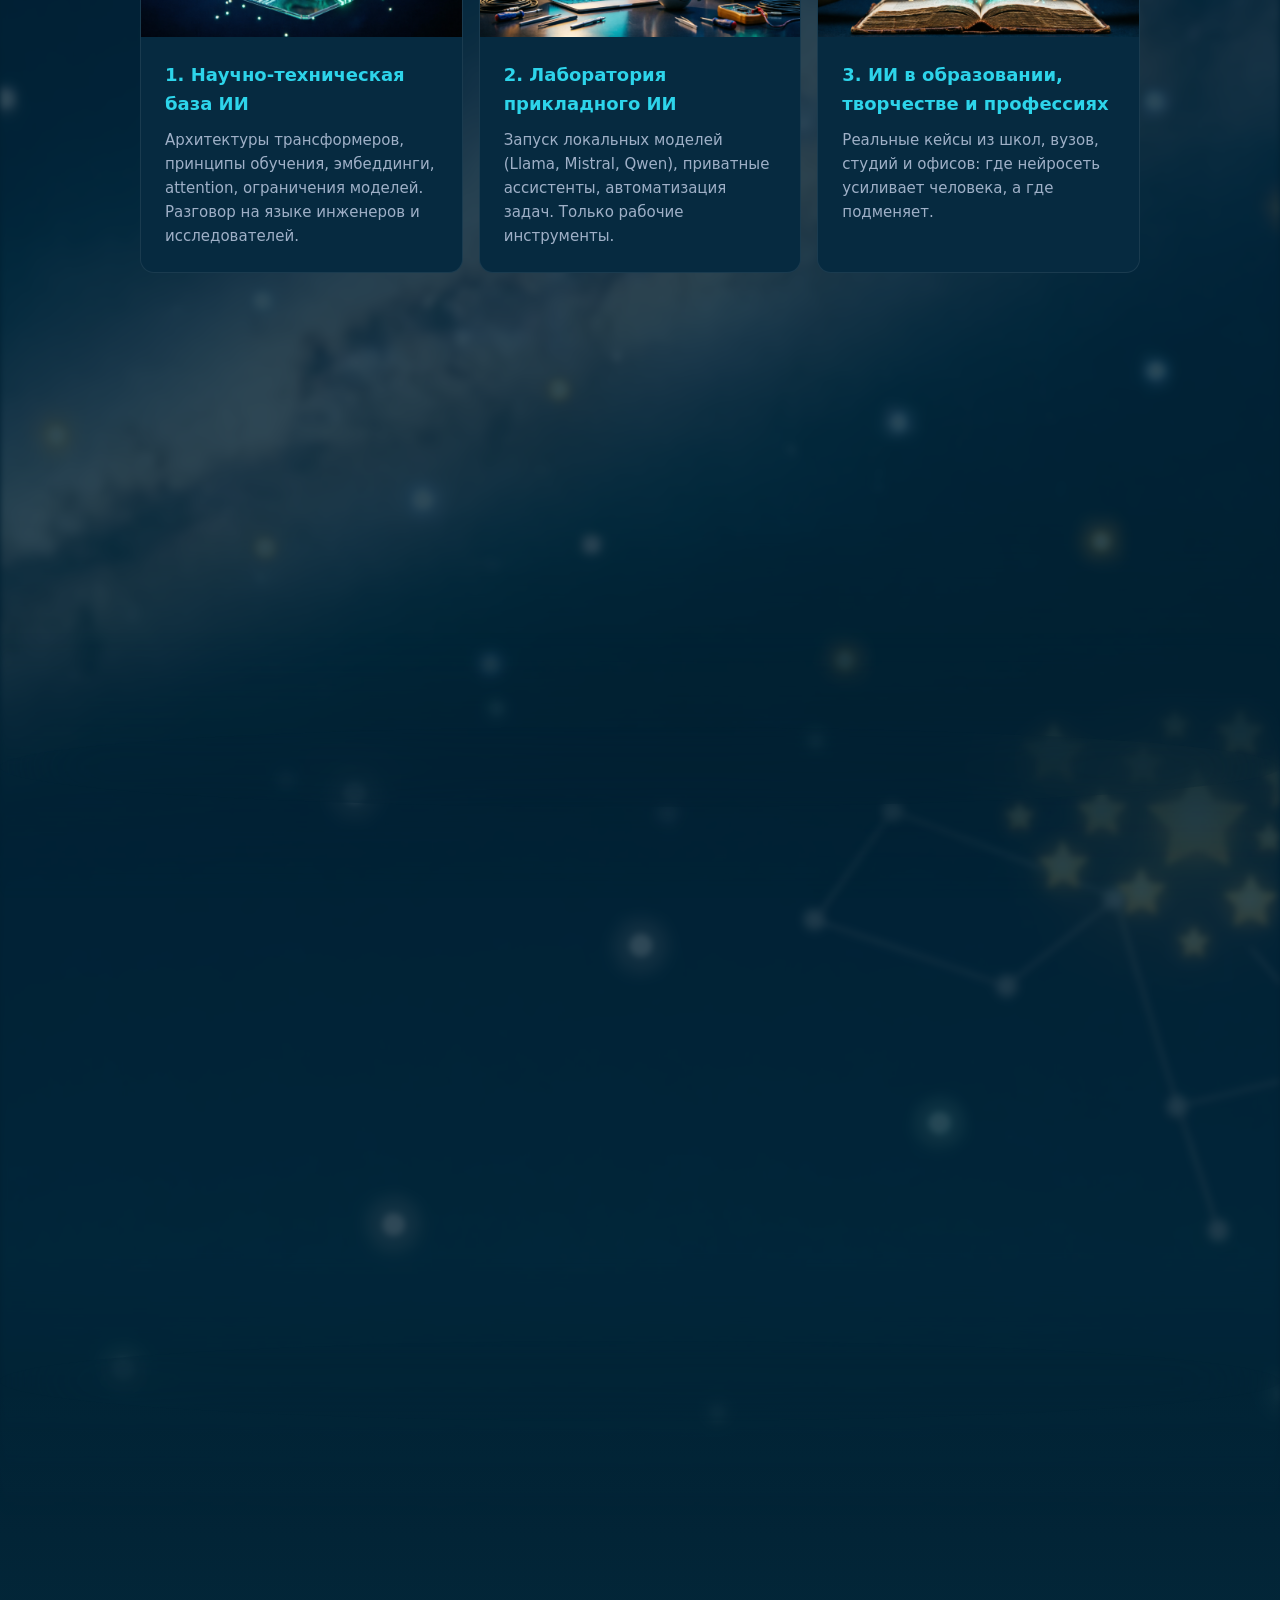
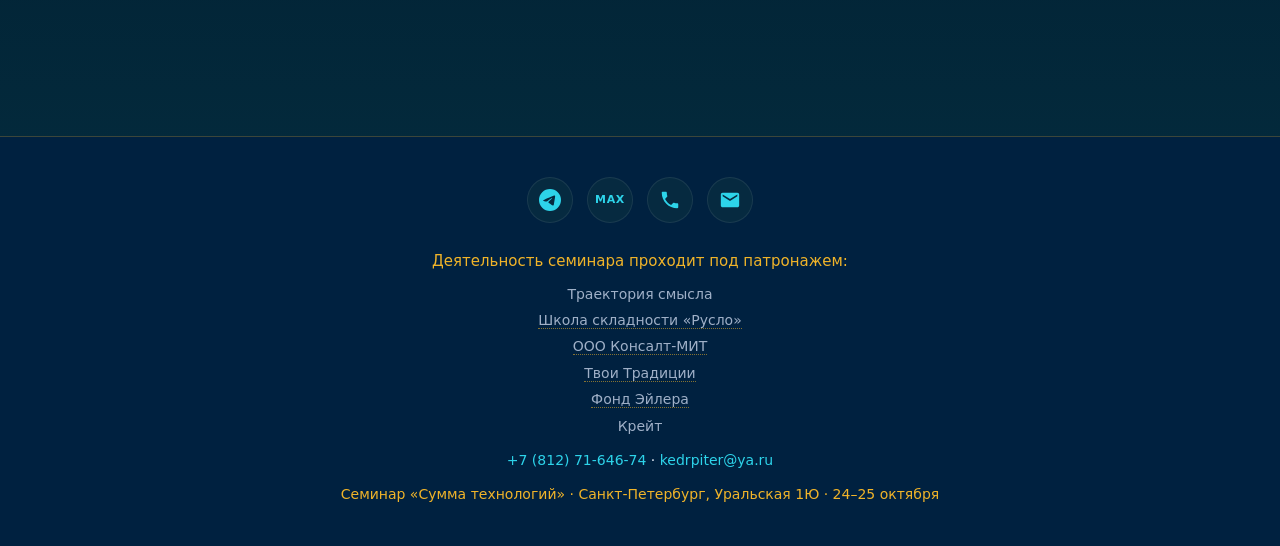
==== commit f8eb72de: "Патронаж: 4 ссылки кликабельны (Русло, Консалт-МИТ, Твои Традиции, Фонд Эйлера); Траектория смысла и" ====
--- a/index.html
+++ b/index.html
@@ -8,6 +8,7 @@
 <script>if('scrollRestoration' in history){history.scrollRestoration='manual';}</script>
 <title>Сумма технологий — семинар об ИИ, Санкт-Петербург, 24–25 октября</title>
 <link rel="stylesheet" href="styles.css">
+<style>.patrons-list a{color:inherit;text-decoration:none;border-bottom:1px dotted rgba(240,180,41,.55)}.patrons-list a:hover{border-bottom-style:solid;border-bottom-color:#f0b429}</style>
 </head>
 <body>
 
@@ -150,10 +151,10 @@
       <p class="patrons-title">Деятельность семинара проходит под патронажем:</p>
       <ul class="patrons-list">
         <li>Траектория смысла</li>
-        <li>Школа складности «Русло»</li>
-        <li>ООО Консалт-МИТ</li>
-        <li>Твои Традиции</li>
-        <li>Фонд Эйлера</li>
+        <li><a href="https://skladnost.ru/" target="_blank" rel="noopener">Школа складности «Русло»</a></li>
+        <li><a href="https://c-mit.ru/" target="_blank" rel="noopener">ООО Консалт-МИТ</a></li>
+        <li><a href="https://tt-club.ru/" target="_blank" rel="noopener">Твои Традиции</a></li>
+        <li><a href="https://www.euler-foundation.org/" target="_blank" rel="noopener">Фонд Эйлера</a></li>
         <li>Крейт</li>
       </ul>
     </div>
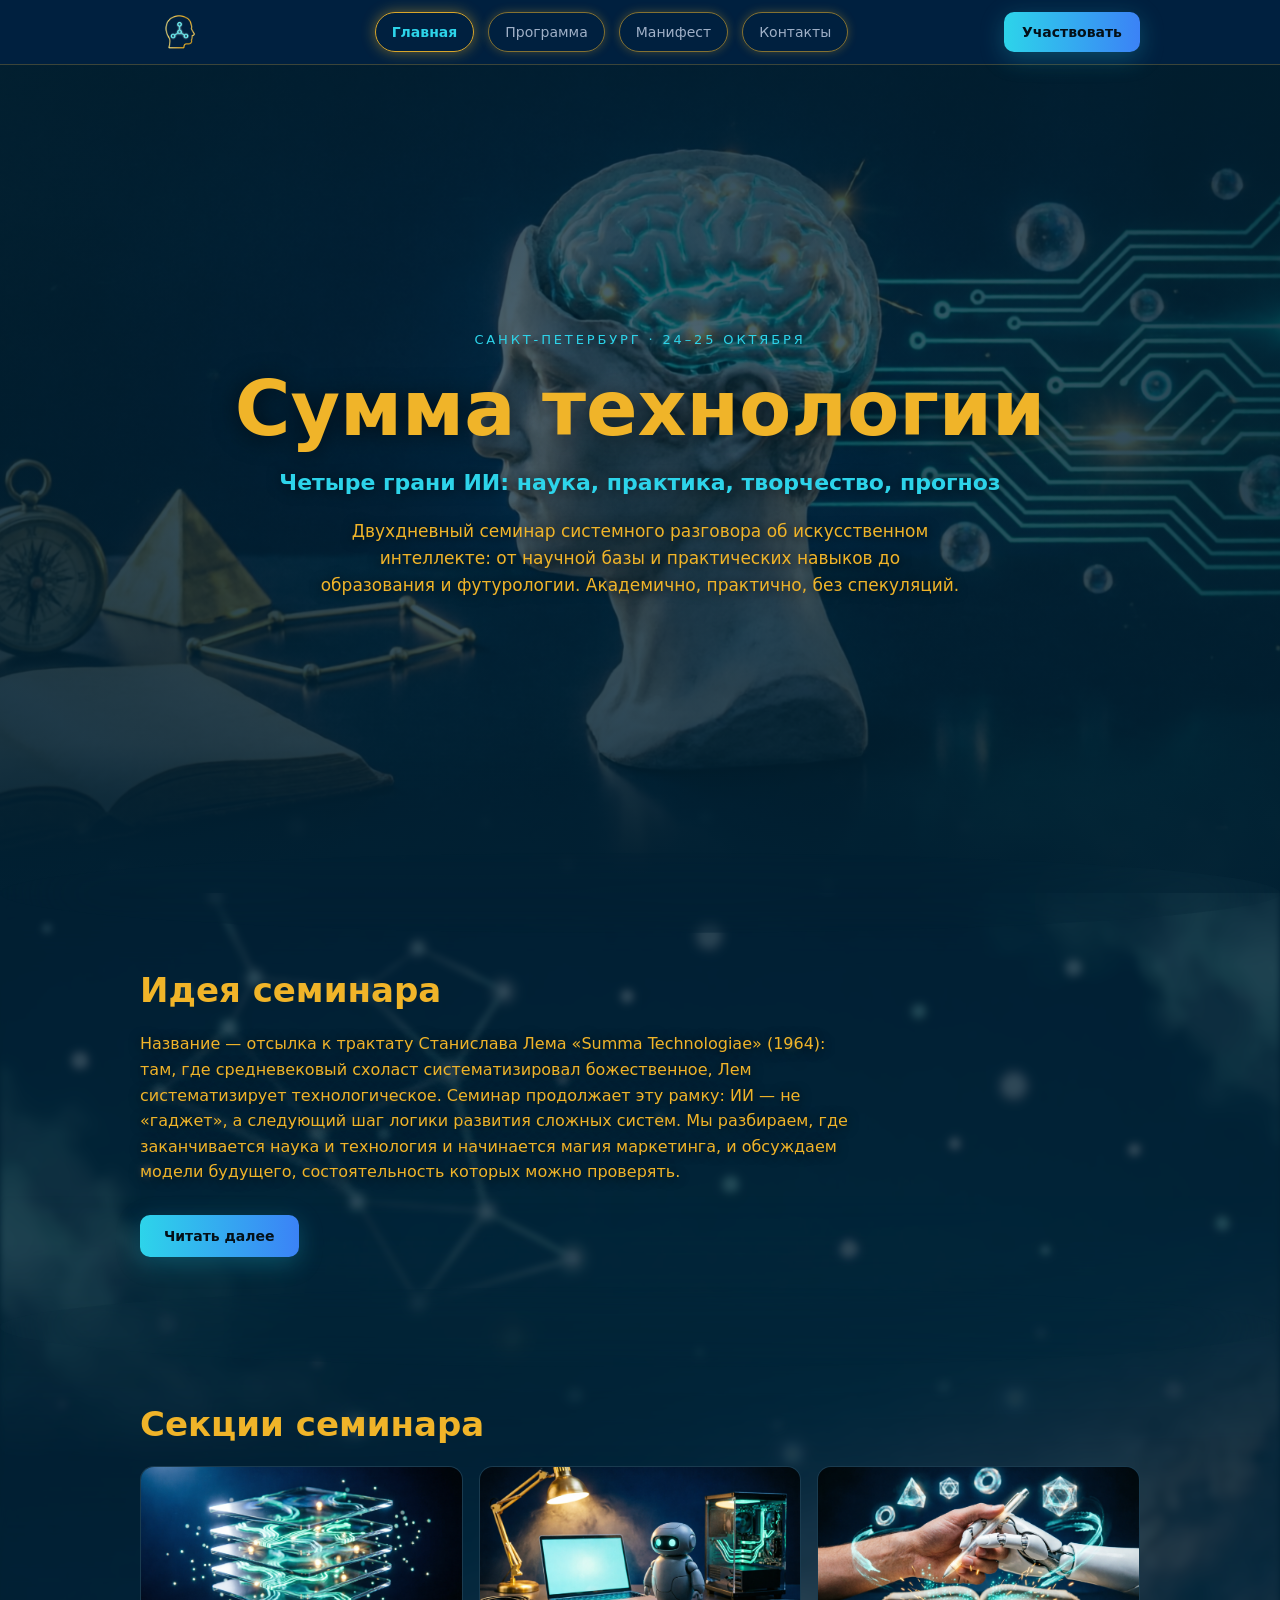
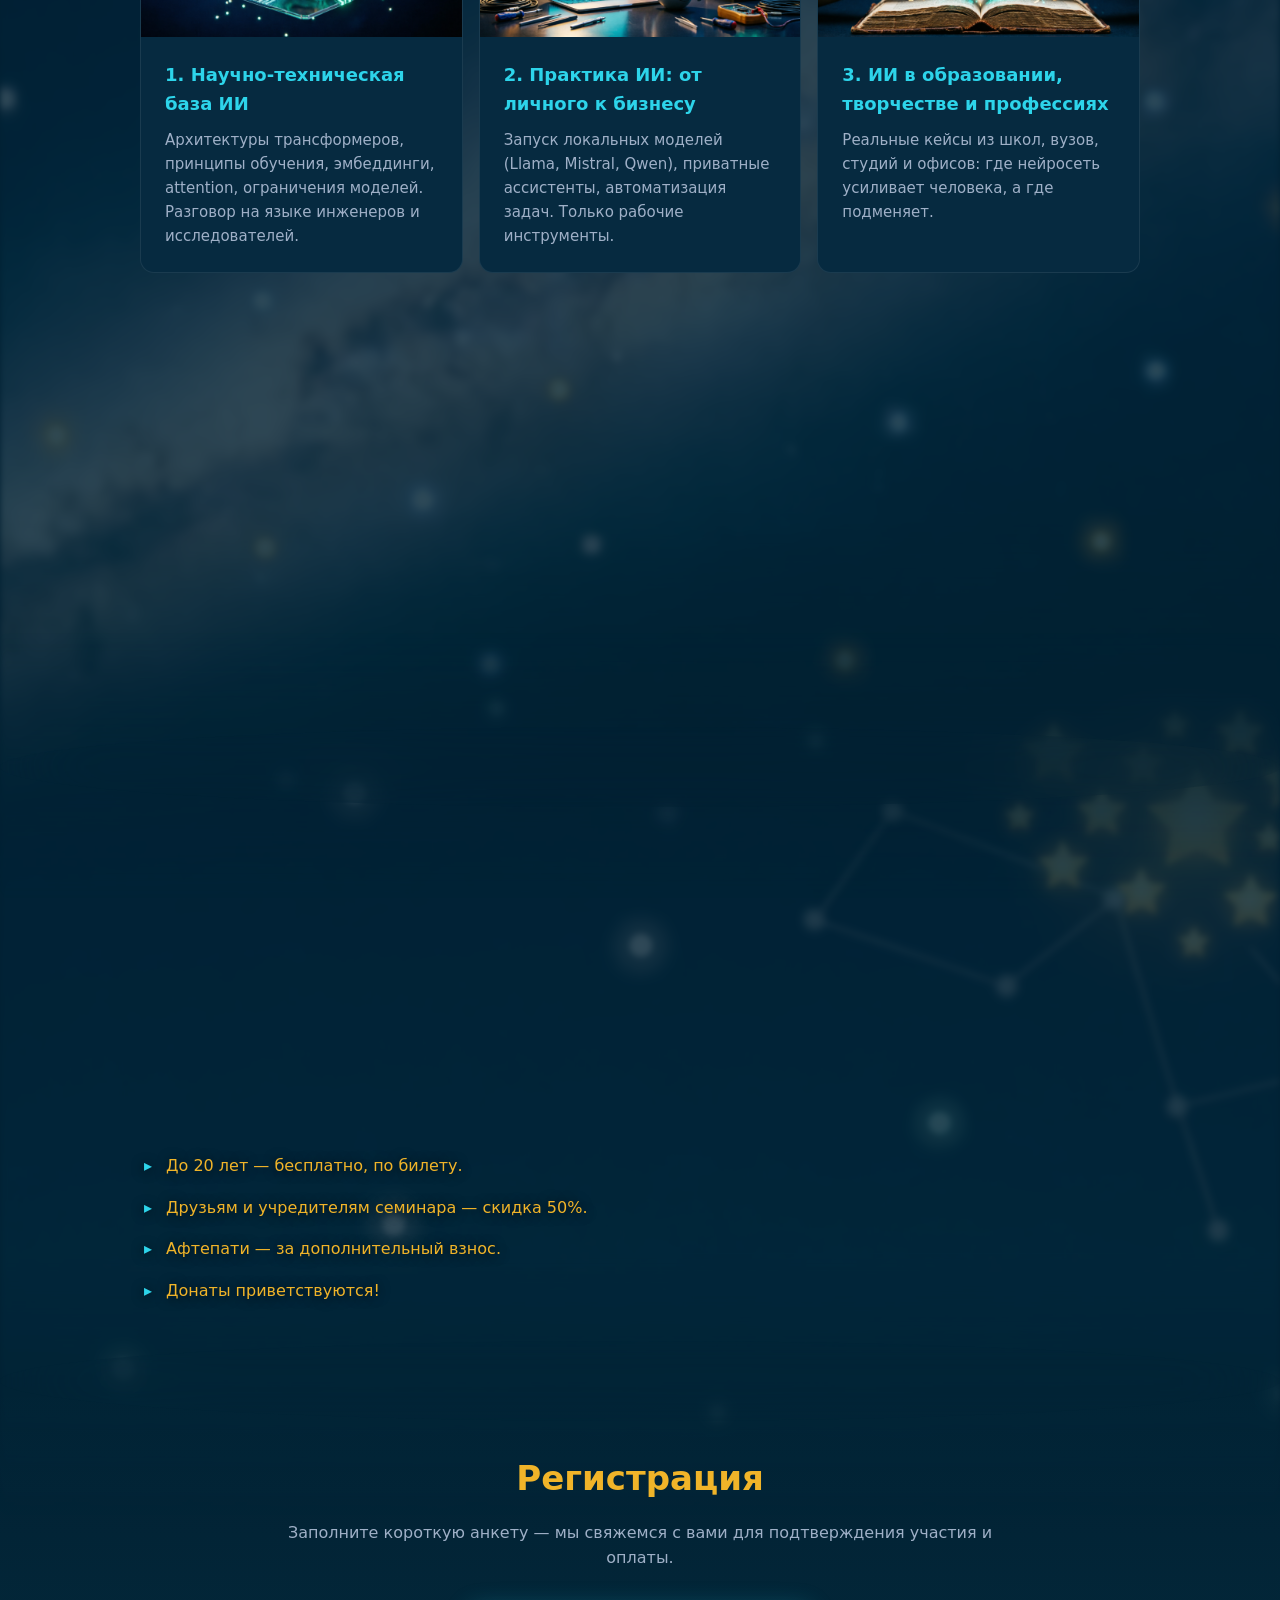
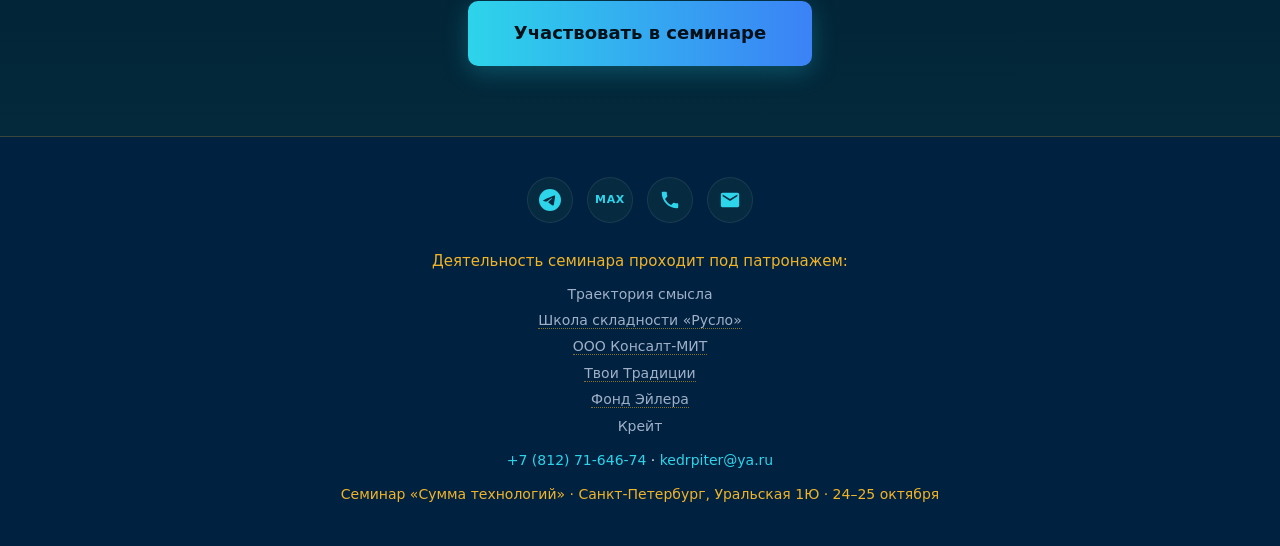
==== commit 957670b1: "Секции: переименование секции 2 в "Практика ИИ: от личного к бизнесу"" ====
--- a/index.html
+++ b/index.html
@@ -58,9 +58,9 @@
         </div>
       </div>
       <div class="card card--media reveal">
-        <img src="section-2.jpg" alt="Лаборатория прикладного ИИ">
+        <img src="section-2.jpg" alt="Практика ИИ: от личного к бизнесу">
         <div class="card-body">
-          <h3>2. Лаборатория прикладного ИИ</h3>
+          <h3>2. Практика ИИ: от личного к бизнесу</h3>
           <p>Запуск локальных моделей (Llama, Mistral, Qwen), приватные ассистенты, автоматизация задач. Только рабочие инструменты.</p>
         </div>
       </div>
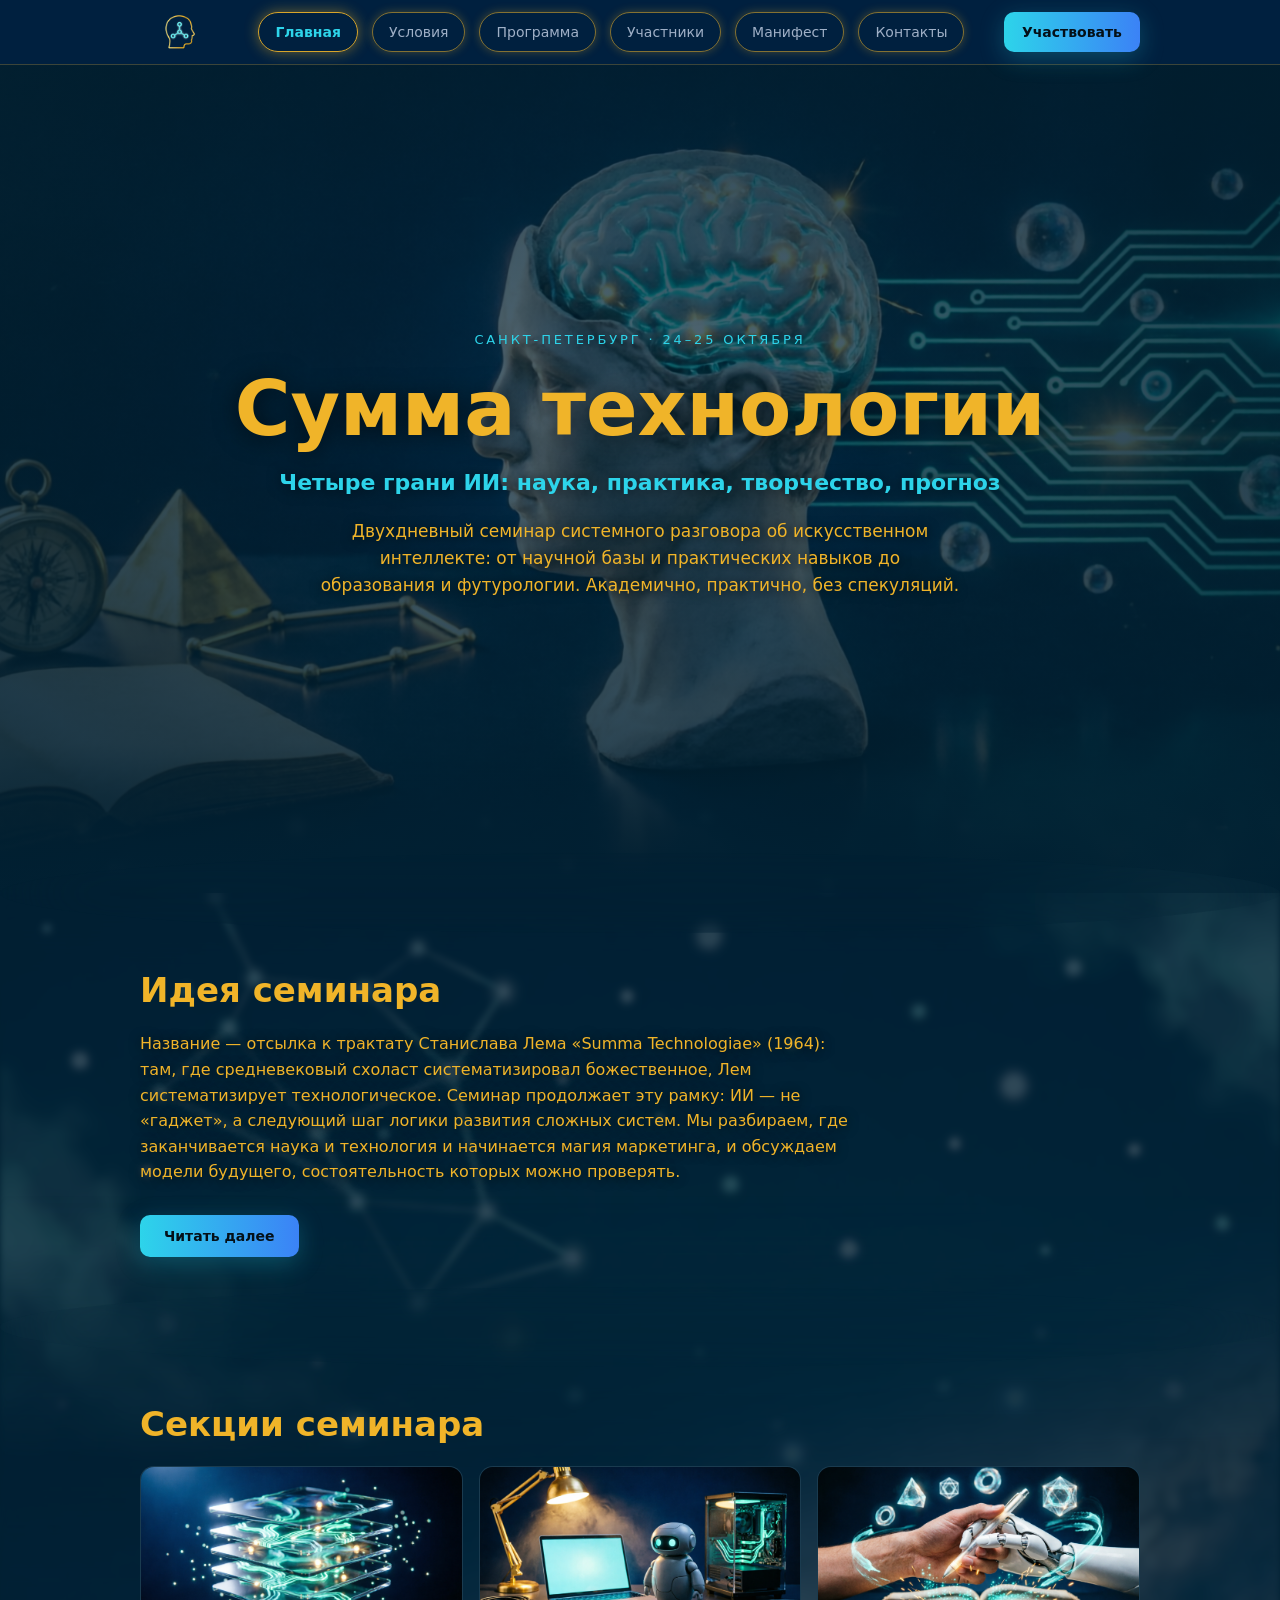
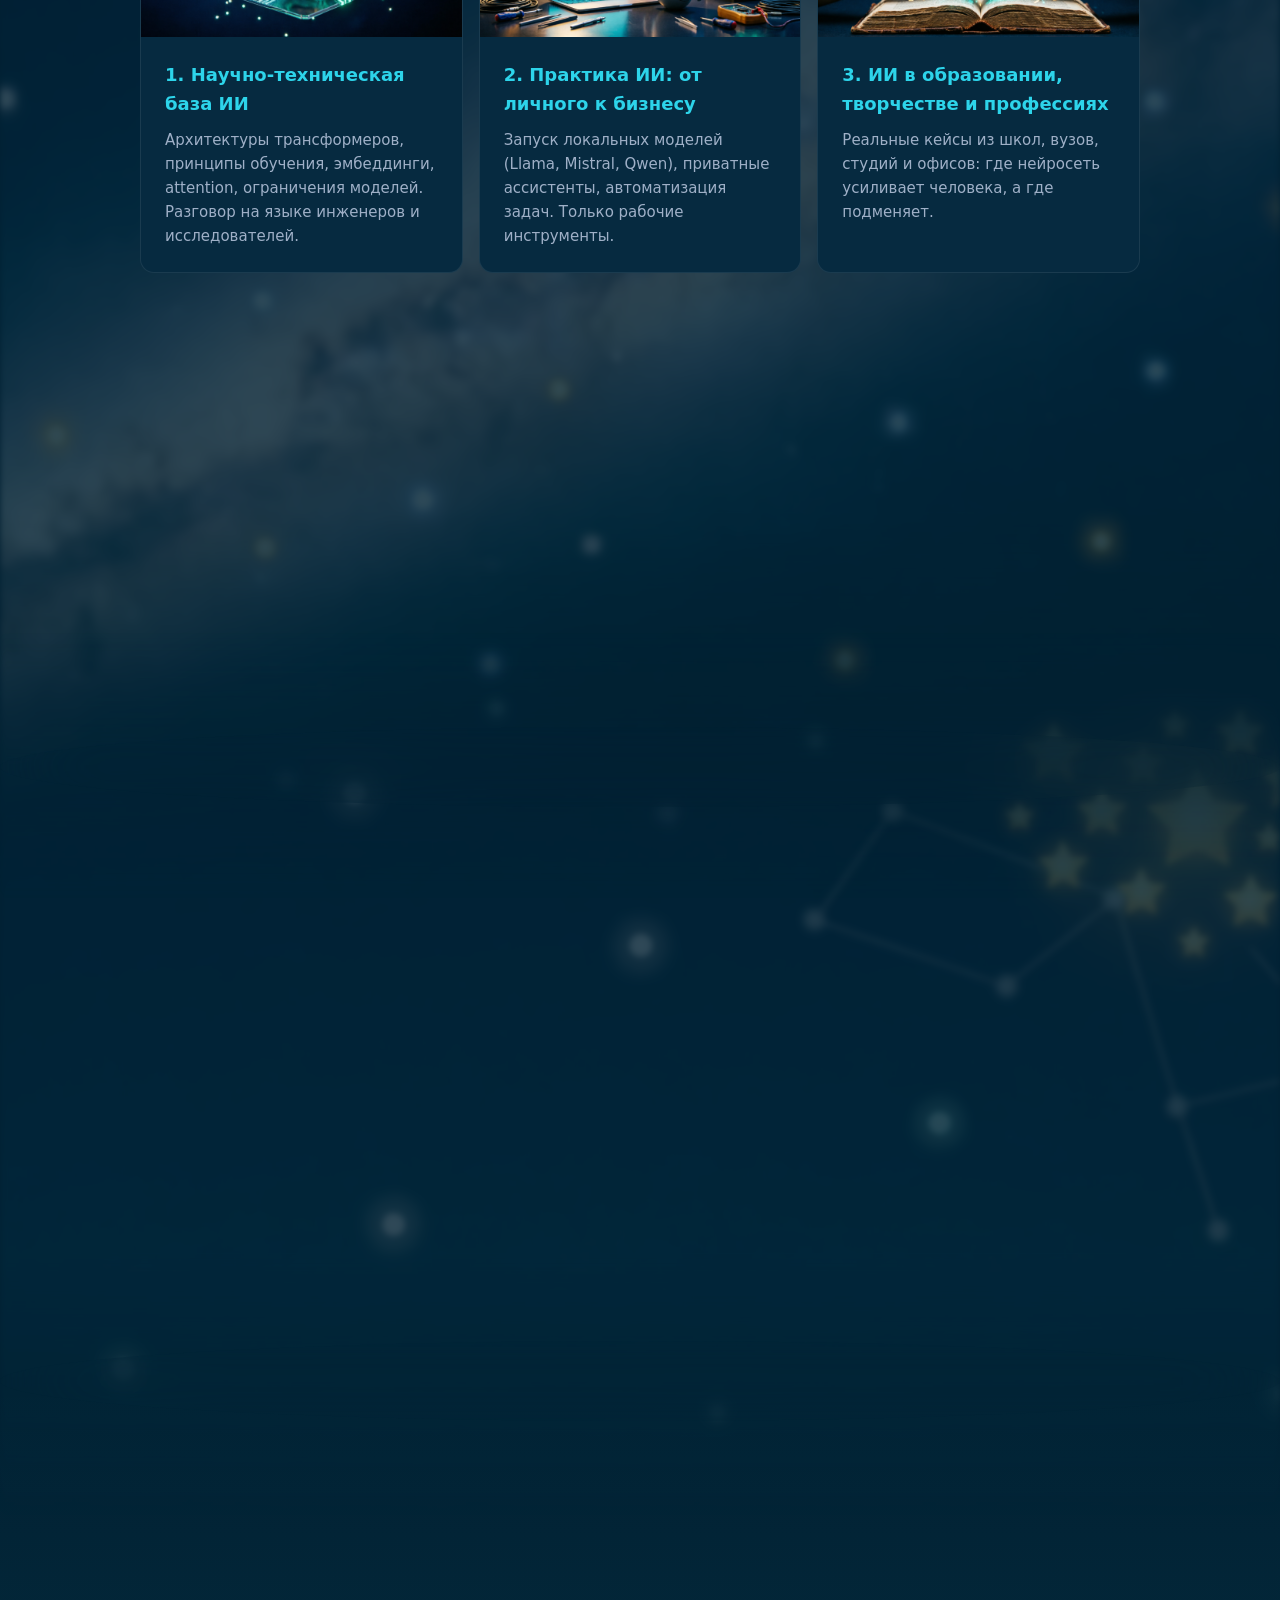
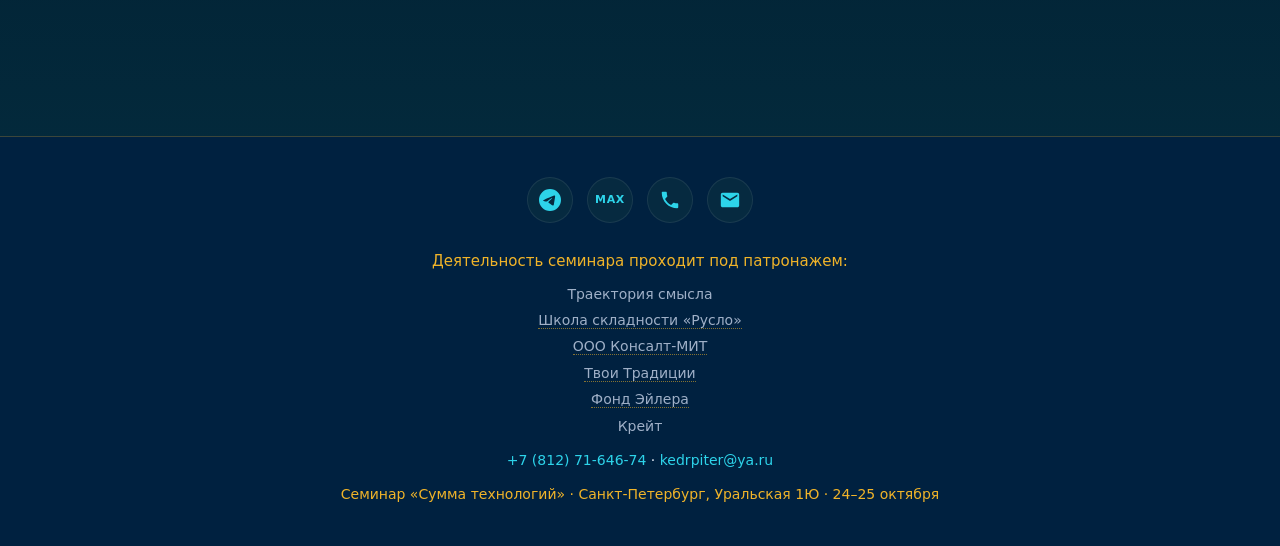
==== commit 2f809023: "Меню на всех страницах: Главная · Условия · Программа · Участники · Манифест · Контакты" ====
--- a/index.html
+++ b/index.html
@@ -17,7 +17,9 @@
     <a class="nav-logo" href="index.html"><img src="logo.png" alt="Сумма технологий"></a>
     <div class="nav-links">
       <a href="index.html" class="active">Главная</a>
-      <a href="program.html">Программа</a>
+      <a href="program.html">Условия</a>
+      <a href="schedule.html">Программа</a>
+      <a href="participants.html">Участники</a>
       <a href="manifest.html">Манифест</a>
       <a href="contacts.html">Контакты</a>
     </div>
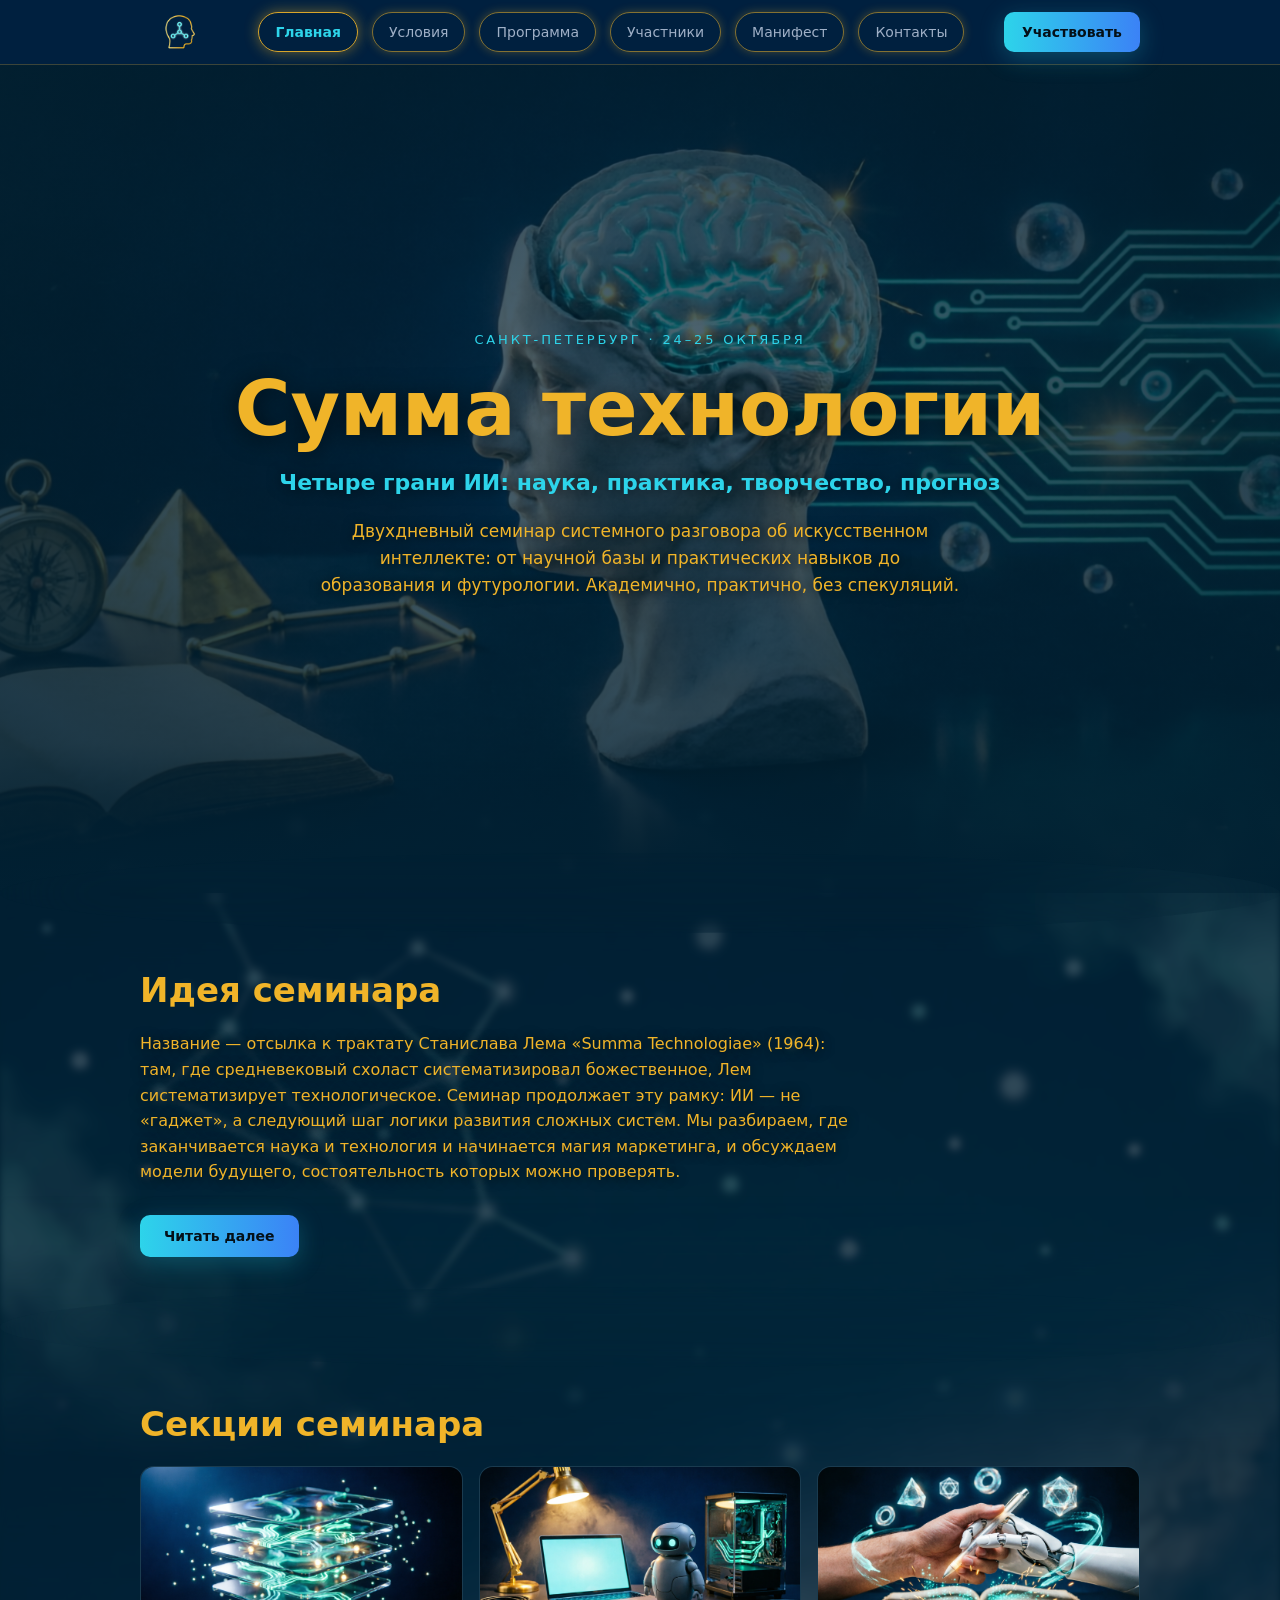
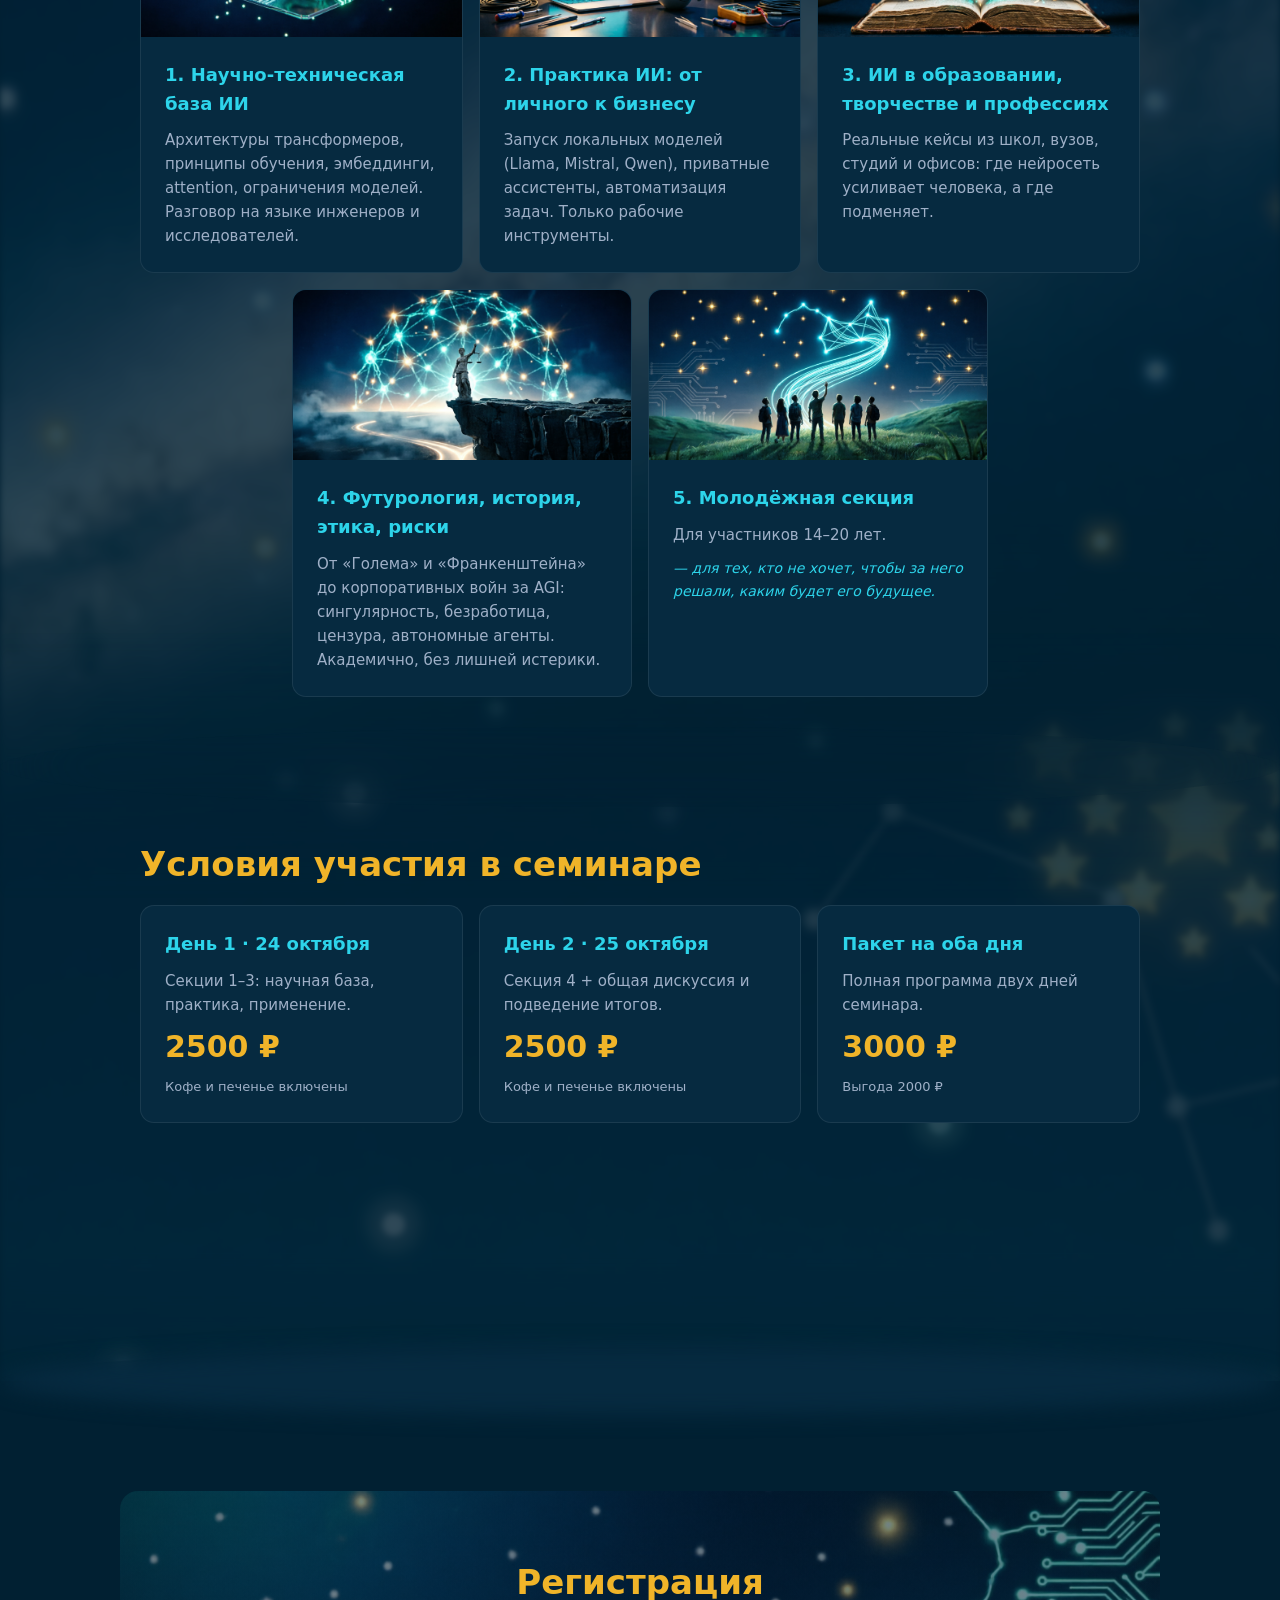
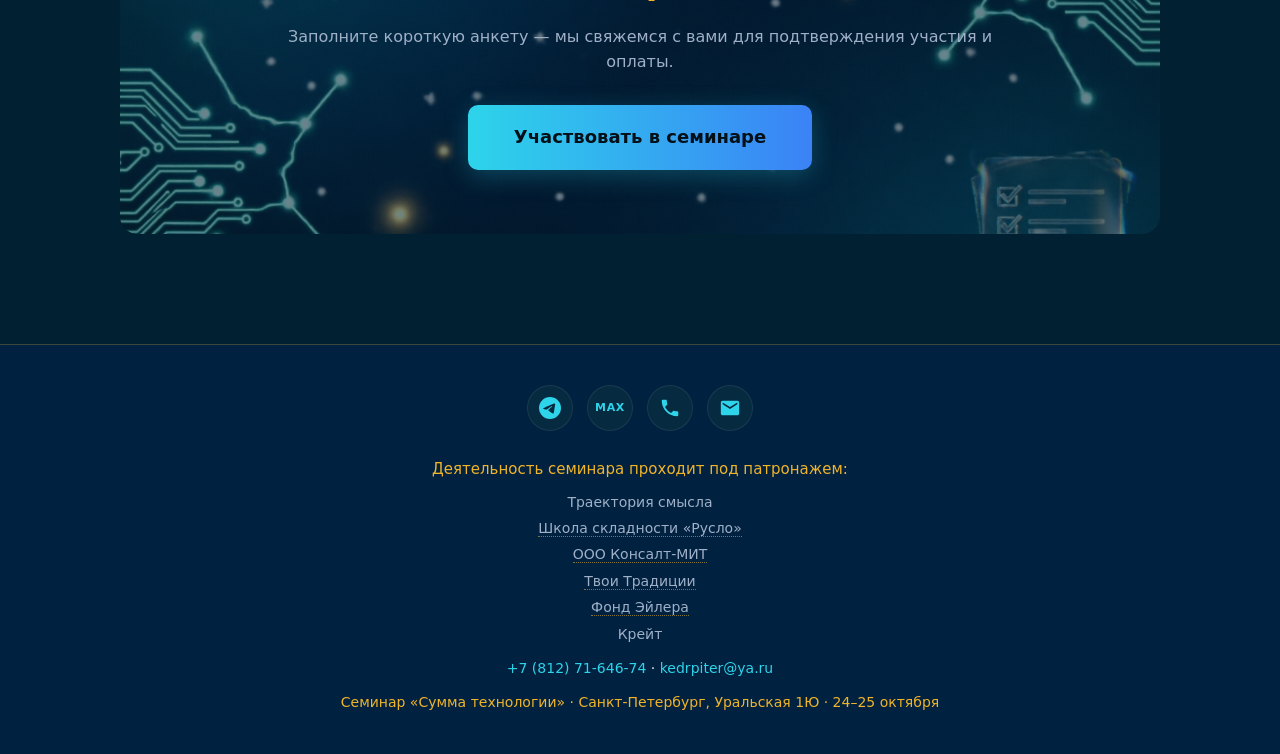
==== commit a887bc53: "Подвал: "Сумма технологий" → "Сумма технологии" в строке семинара на всех страницах" ====
--- a/index.html
+++ b/index.html
@@ -6,7 +6,7 @@
 <link rel="icon" type="image/png" href="logo.png?v=3">
 <link rel="apple-touch-icon" href="logo.png?v=3">
 <script>if('scrollRestoration' in history){history.scrollRestoration='manual';}</script>
-<title>Сумма технологий — семинар об ИИ, Санкт-Петербург, 24–25 октября</title>
+<title>Сумма технологии — семинар об ИИ, Санкт-Петербург, 24–25 октября</title>
 <link rel="stylesheet" href="styles.css">
 <style>.patrons-list a{color:inherit;text-decoration:none;border-bottom:1px dotted rgba(240,180,41,.55)}.patrons-list a:hover{border-bottom-style:solid;border-bottom-color:#f0b429}</style>
 </head>
@@ -14,7 +14,7 @@
 
 <nav class="nav">
   <div class="container">
-    <a class="nav-logo" href="index.html"><img src="logo.png" alt="Сумма технологий"></a>
+    <a class="nav-logo" href="index.html"><img src="logo.png" alt="Сумма технологии"></a>
     <div class="nav-links">
       <a href="index.html" class="active">Главная</a>
       <a href="program.html">Условия</a>
@@ -161,7 +161,7 @@
       </ul>
     </div>
     <p class="footer-note"><a href="tel:+78127164674">+7 (812) 71-646-74</a> · <a href="mailto:kedrpiter@ya.ru">kedrpiter@ya.ru</a></p>
-    <p class="footer-line">Семинар «Сумма технологий» · Санкт-Петербург, Уральская 1Ю · 24–25 октября</p>
+    <p class="footer-line">Семинар «Сумма технологии» · Санкт-Петербург, Уральская 1Ю · 24–25 октября</p>
   </div>
 </footer>
 
--- a/styles.css
+++ b/styles.css
@@ -197,4 +197,7 @@
   .hero-bg img,.hero-content .eyebrow,.hero-content h1,.hero-content .tagline,.hero-content .lead{animation:none;opacity:1}
   .hero-bg img{opacity:.5;-webkit-mask-image:none;mask-image:none}
   .reveal{opacity:1;transform:none;transition:none}
-}+}/* === Фон секции "Регистрация" === */
+#register{position:relative;background:#012032;padding:110px 24px;}
+#register::before{content:"";position:absolute;left:50%;top:-34px;transform:translateX(-50%);width:100%;height:68px;background:#062a40;border-radius:50%;filter:blur(10px);pointer-events:none;}
+#register>.container{position:relative;z-index:1;text-align:center;background:linear-gradient(rgba(1,32,50,.55),rgba(1,32,50,.55)),url("register-bg.jpg") center/cover no-repeat;border-radius:18px;padding:64px 32px;}
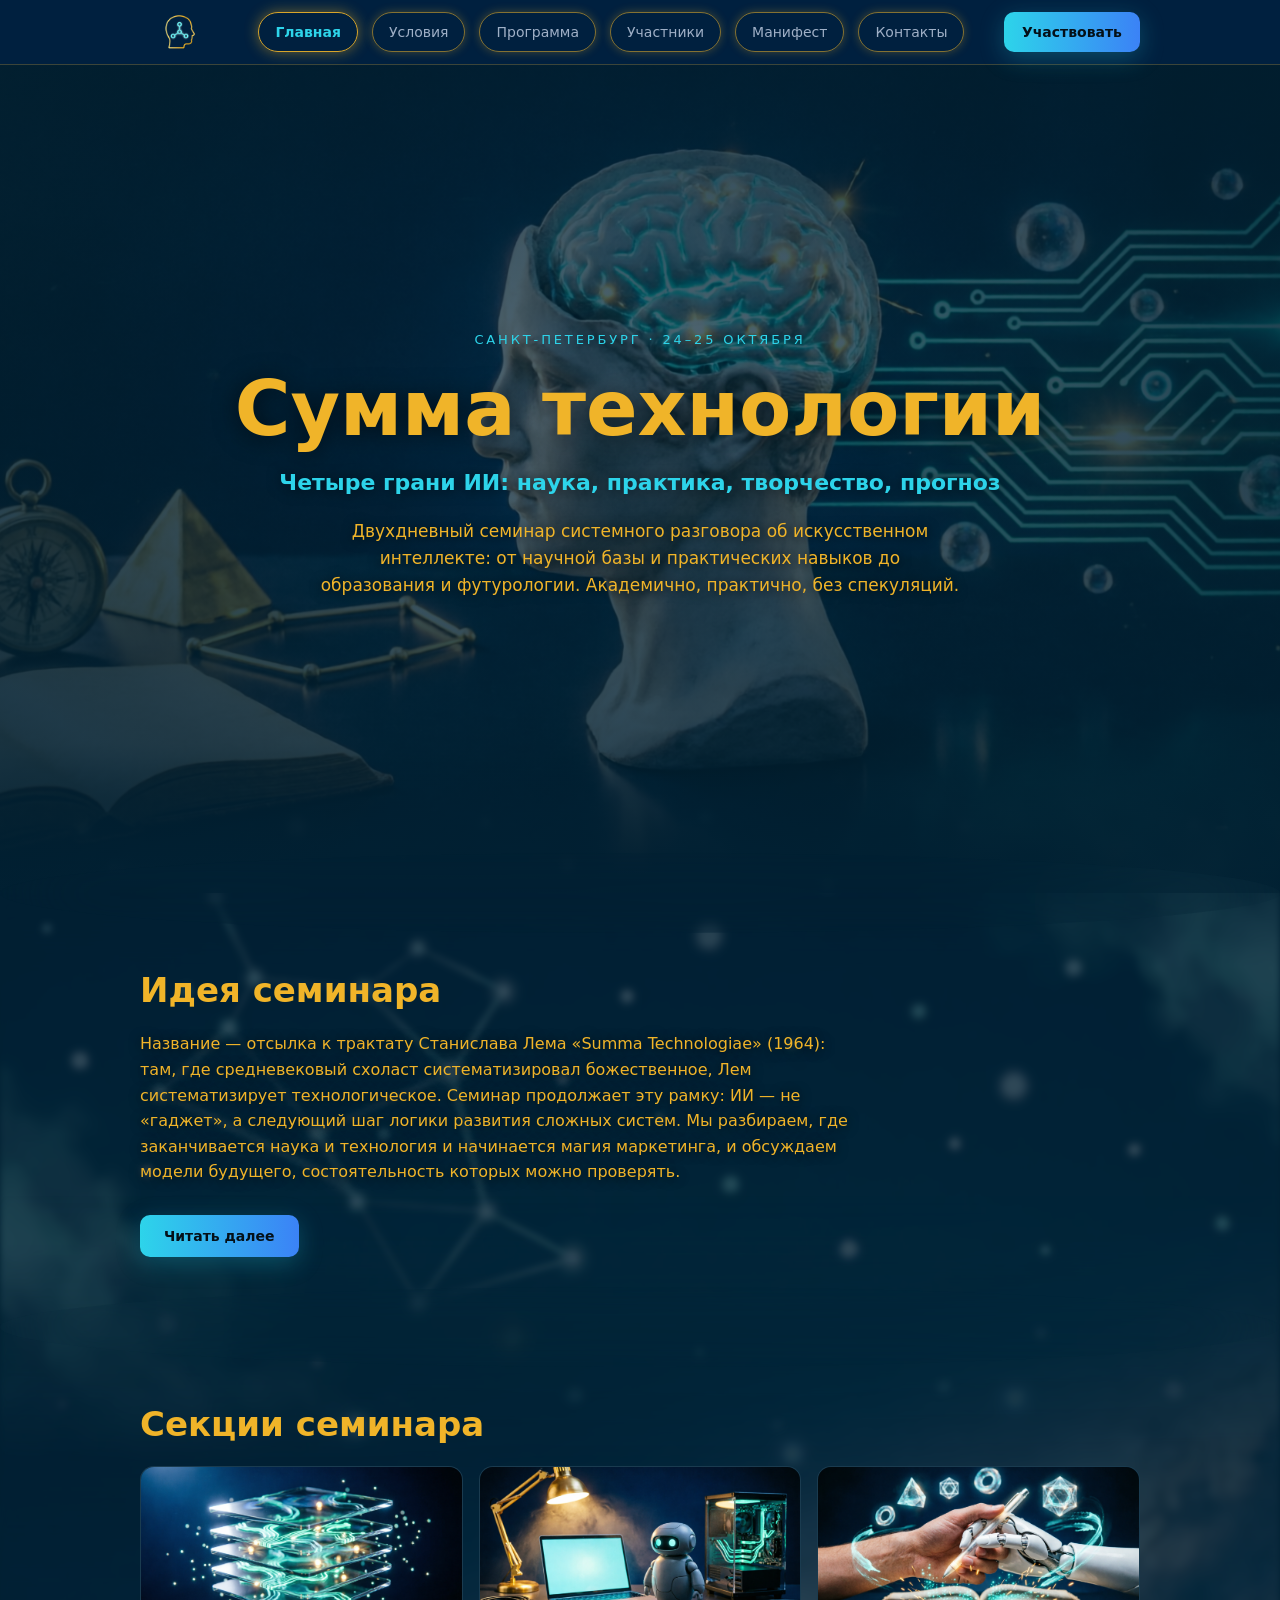
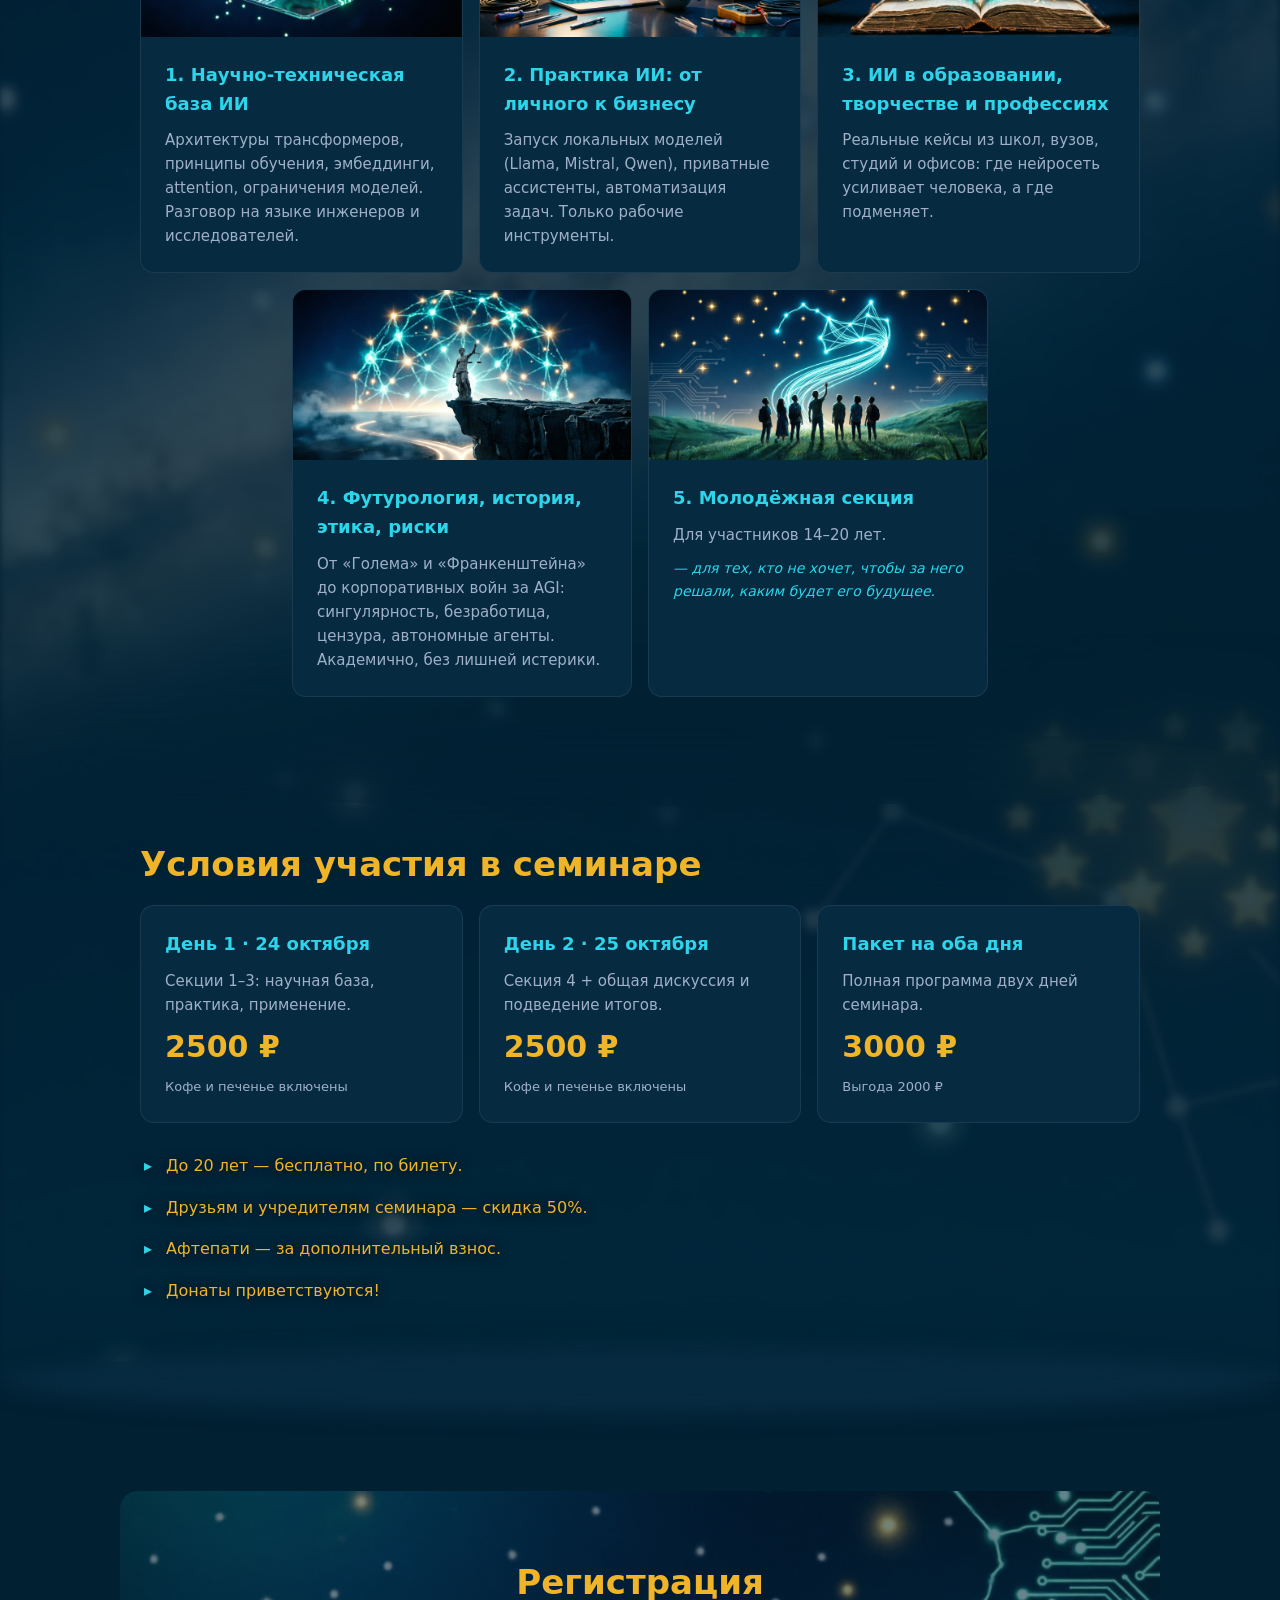
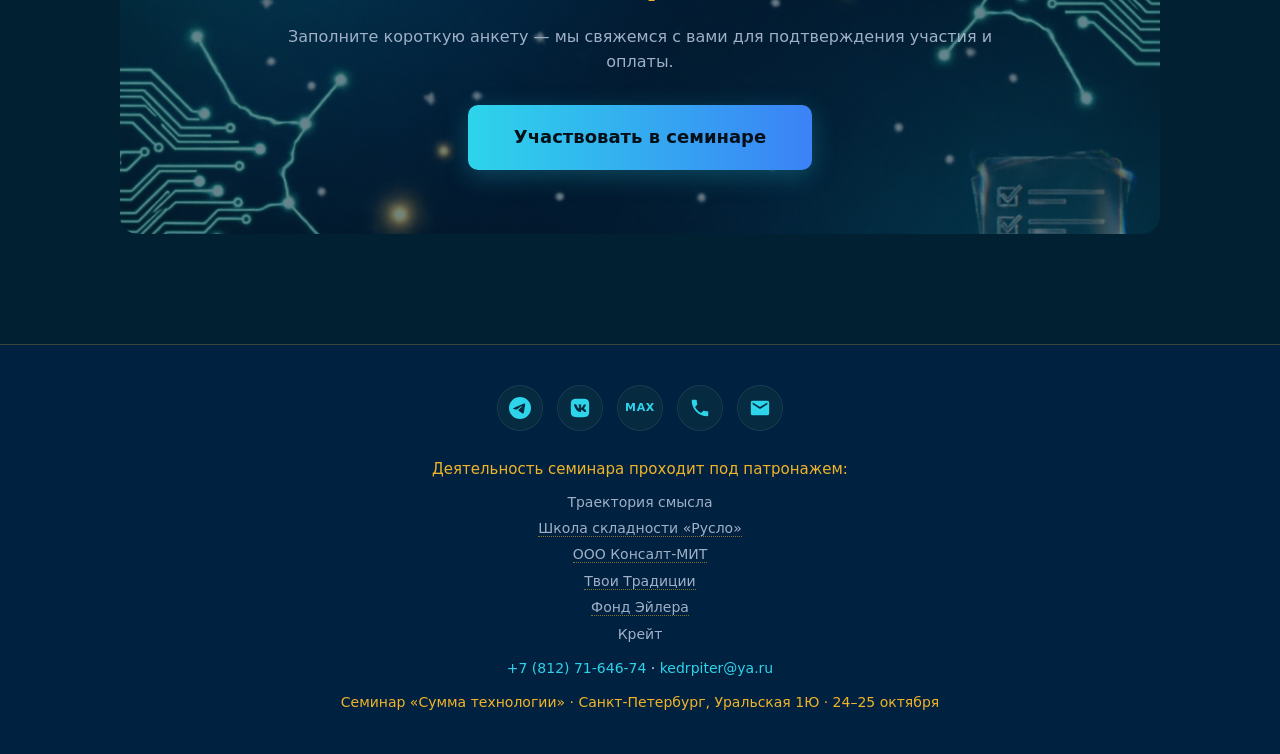
==== commit 902f8534: "ВК: иконка со ссылкой на https://vk.ru/summa_tech_spb добавлена в футеры всех 6 оставшихся страниц" ====
--- a/index.html
+++ b/index.html
@@ -6,7 +6,7 @@
 <link rel="icon" type="image/png" href="logo.png?v=3">
 <link rel="apple-touch-icon" href="logo.png?v=3">
 <script>if('scrollRestoration' in history){history.scrollRestoration='manual';}</script>
-<title>Сумма технологии — семинар об ИИ, Санкт-Петербург, 24–25 октября</title>
+<title>Сумма технологий — семинар об ИИ, Санкт-Петербург, 24–25 октября</title>
 <link rel="stylesheet" href="styles.css">
 <style>.patrons-list a{color:inherit;text-decoration:none;border-bottom:1px dotted rgba(240,180,41,.55)}.patrons-list a:hover{border-bottom-style:solid;border-bottom-color:#f0b429}</style>
 </head>
@@ -14,7 +14,7 @@
 
 <nav class="nav">
   <div class="container">
-    <a class="nav-logo" href="index.html"><img src="logo.png" alt="Сумма технологии"></a>
+    <a class="nav-logo" href="index.html"><img src="logo.png" alt="Сумма технологий"></a>
     <div class="nav-links">
       <a href="index.html" class="active">Главная</a>
       <a href="program.html">Условия</a>
@@ -139,6 +139,9 @@
       <a class="contact-btn" href="https://t.me/summa_tech_ai" target="_blank" rel="noopener" aria-label="Телеграм" title="Телеграм">
         <svg viewBox="0 0 24 24" aria-hidden="true"><path d="M11.944 0A12 12 0 0 0 0 12a12 12 0 0 0 12 12 12 12 0 0 0 12-12A12 12 0 0 0 12 0a12 12 0 0 0-.056 0zm4.962 7.224c.1-.002.321.023.465.14a.506.506 0 0 1 .171.325c.016.093.036.306.02.472-.18 1.898-.962 6.502-1.36 8.627-.168.9-.499 1.201-.82 1.23-.696.065-1.225-.46-1.9-.902-1.056-.693-1.653-1.124-2.678-1.8-1.185-.78-.417-1.21.258-1.91.177-.184 3.247-2.977 3.307-3.23.007-.032.014-.15-.056-.212s-.174-.041-.249-.024c-.106.024-1.793 1.14-5.061 3.345-.48.33-.913.49-1.302.48-.428-.008-1.252-.241-1.865-.44-.752-.245-1.349-.374-1.297-.789.027-.216.325-.437.893-.663 3.498-1.524 5.83-2.529 6.998-3.014 3.332-1.386 4.025-1.627 4.476-1.635z"/></svg>
       </a>
+      <a class="contact-btn" href="https://vk.ru/summa_tech_spb" target="_blank" rel="noopener" aria-label="ВКонтакте" title="ВКонтакте">
+        <svg viewBox="0 0 24 24" aria-hidden="true"><path d="M15.07 2H8.93C3.33 2 2 3.33 2 8.93v6.14C2 20.67 3.33 22 8.93 22h6.14c5.6 0 6.93-1.33 6.93-6.93V8.93C22 3.33 20.67 2 15.07 2zm3.15 14.27h-1.46c-.55 0-.72-.44-1.71-1.45-.86-.83-1.24-.94-1.45-.94-.3 0-.39.08-.39.5v1.31c0 .36-.12.58-1.06.58-1.54 0-3.24-.93-4.43-2.67C6.13 11.07 5.5 8.86 5.5 8.41c0-.22.08-.42.5-.42h1.46c.38 0 .52.17.67.58.72 2.08 1.92 3.9 2.41 3.9.19 0 .27-.08.27-.56V9.82c-.06-.97-.57-1.05-.57-1.4 0-.17.14-.33.36-.33h2.29c.31 0 .42.17.42.53v2.86c0 .31.14.42.22.42.19 0 .33-.11.67-.44 1.04-1.17 1.78-2.97 1.78-2.97.1-.22.27-.42.65-.42h1.46c.44 0 .53.22.44.53-.18.83-1.94 3.31-1.94 3.31-.15.25-.21.36 0 .64.15.22.64.64.97 1.02.61.69 1.07 1.27 1.2 1.67.14.42-.08.63-.5.63z"/></svg>
+      </a>
       <a class="contact-btn" href="https://max.ru/join/w4Dh4utV4OyQtze-bQfJzrGGP6Rr-J3jwN_ImxKm4Uo" target="_blank" rel="noopener" aria-label="MAX" title="MAX">
         <span class="max-label">MAX</span>
       </a>
